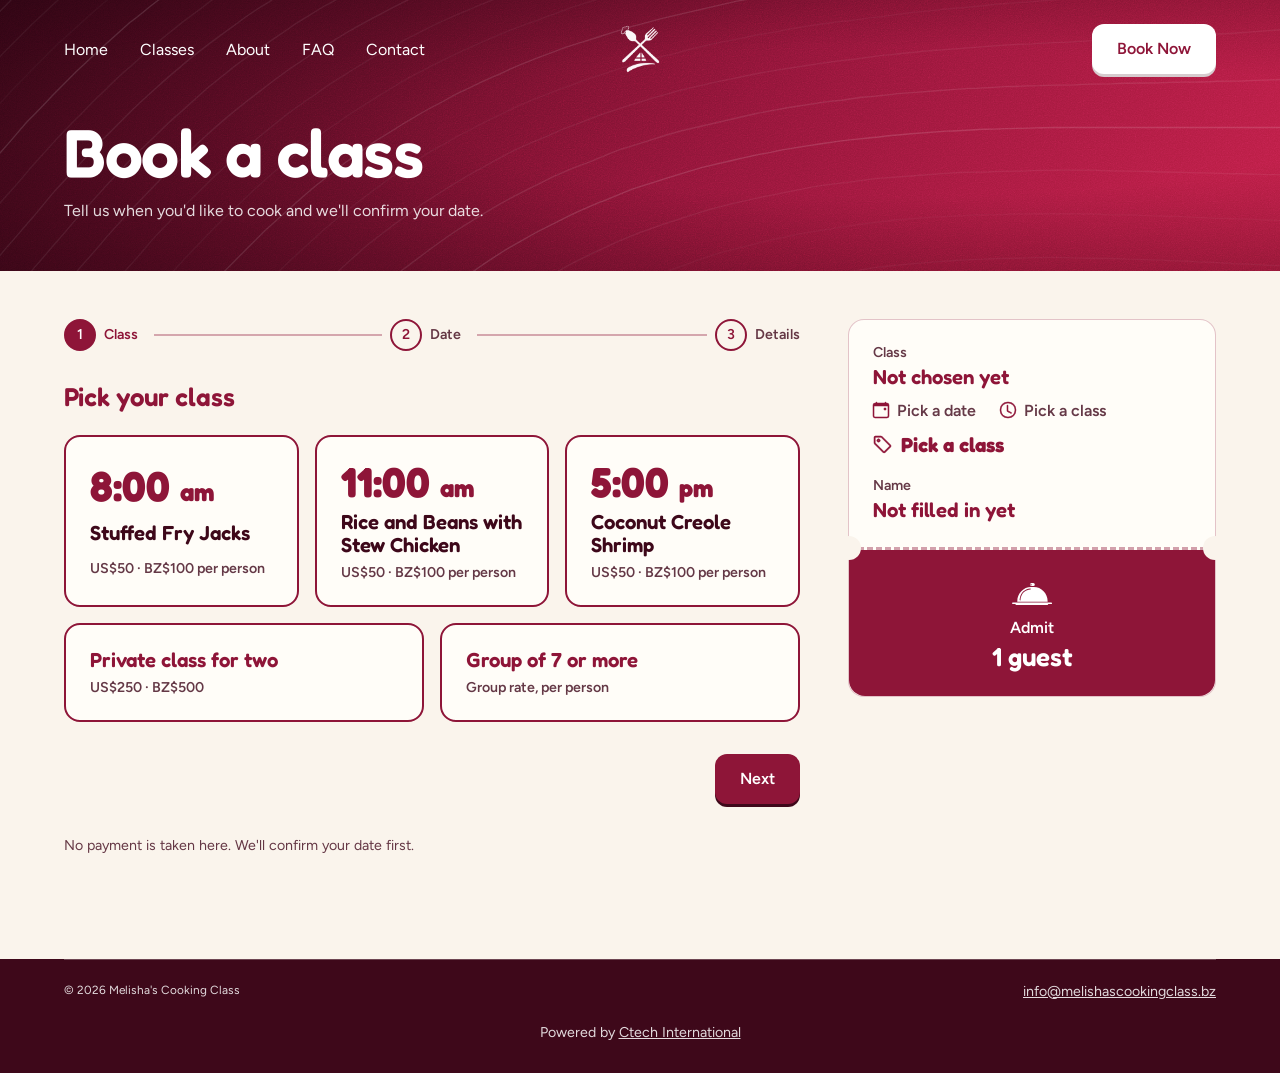
==== contact.html @ 522981df "added contact page" ====
<!doctype html>
<html lang="en">
<head>
  <meta charset="utf-8">
  <meta name="viewport" content="width=device-width, initial-scale=1">
  <title>Book a class | Melisha's Cooking Class</title>
  <meta name="description" content="Request a cooking class with Melisha in Caye Caulker. Pick a class, a date and a group size, and we'll confirm by email or WhatsApp.">

  <link rel="preconnect" href="https://fonts.googleapis.com">
  <link rel="preconnect" href="https://fonts.gstatic.com" crossorigin>
  <link href="https://fonts.googleapis.com/css2?family=Figtree:wght@400;500;600&family=Fredoka:wght@600;700&display=swap" rel="stylesheet">
  <link rel="stylesheet" href="https://cdn.jsdelivr.net/npm/bootstrap-icons@1.11.3/font/bootstrap-icons.min.css">
  <link rel="stylesheet" href="css/styles.css">
  <script src="js/main.js" defer></script>
  <script src="js/booking.js" defer></script>
</head>
<body>
  <header class="site-header">
    <a class="logo" href="index.html">
      <img class="logo__light" src="images/logo.webp" alt="Melisha's Cooking Class" width="505" height="600">
      <img class="logo__dark" src="images/logo-red.webp" alt="Melisha's Cooking Class" width="505" height="600">
    </a>

    <button class="menu-toggle" type="button" popovertarget="menu" aria-label="Open menu">
      <svg viewBox="0 0 32 22" fill="none" stroke="currentColor" stroke-width="3" stroke-linecap="round" aria-hidden="true">
        <path d="M2 2h28M2 11h28M2 20h28"/>
      </svg>
    </button>

    <nav class="menu" id="menu" popover>
      <button class="menu__close" type="button" popovertarget="menu" popovertargetaction="hide" aria-label="Close menu">
        <i class="bi bi-x-lg" aria-hidden="true"></i>
      </button>

      <ul class="nav-links">
        <li><a href="index.html">Home</a></li>
        <li><a href="index.html#classes">Classes</a></li>
        <li><a href="index.html#about">About</a></li>
        <li><a href="index.html#faq">FAQ</a></li>
        <li><a href="contact.html" aria-current="page">Contact</a></li>
      </ul>

      <a class="btn btn--primary" href="contact.html">Book Now</a>
    </nav>
  </header>

  <main>
    <section class="page-head">
      <h1>Book a class</h1>
      <p class="page-head__lead">Tell us when you'd like to cook and we'll confirm your date.</p>
    </section>

    <section class="booking-section">
      <div class="booking-layout">
        <form class="booking" method="post" action="https://api.web3forms.com/submit">
          <input type="hidden" name="access_key" value="YOUR_ACCESS_KEY">
          <input type="hidden" name="subject" value="New booking request">
          <input type="hidden" name="from_name" value="Melisha's Cooking Class website">
        <input type="hidden" name="estimated_total">
          <input type="checkbox" name="botcheck" hidden>

          <ol class="progress" aria-label="Booking steps">
            <li>Class</li>
            <li>Date</li>
            <li>Details</li>
          </ol>

          <fieldset class="step" tabindex="-1">
            <legend class="step__title">Pick your class</legend>
            <div class="picks">
              <label class="pick">
                <input type="radio" name="class" value="breakfast" data-usd="50" data-bzd="100" data-per-person required>
                <span class="pick__time">8:00 <span class="pick__period">am</span></span>
                <span class="pick__name">Stuffed Fry Jacks</span>
                <span class="pick__price">US$50 &middot; BZ$100 per person</span>
              </label>
              <label class="pick">
                <input type="radio" name="class" value="lunch" data-usd="50" data-bzd="100" data-per-person required>
                <span class="pick__time">11:00 <span class="pick__period">am</span></span>
                <span class="pick__name">Rice and Beans with Stew Chicken</span>
                <span class="pick__price">US$50 &middot; BZ$100 per person</span>
              </label>
              <label class="pick">
                <input type="radio" name="class" value="dinner" data-usd="50" data-bzd="100" data-per-person required>
                <span class="pick__time">5:00 <span class="pick__period">pm</span></span>
                <span class="pick__name">Coconut Creole Shrimp</span>
                <span class="pick__price">US$50 &middot; BZ$100 per person</span>
              </label>
              <label class="pick pick--small">
                <input type="radio" name="class" value="private" data-usd="250" data-bzd="500" required>
                <span class="pick__name">Private class for two</span>
                <span class="pick__price">US$250 &middot; BZ$500</span>
              </label>
              <label class="pick pick--small">
                <input type="radio" name="class" value="group" required>
                <span class="pick__name">Group of 7 or more</span>
                <span class="pick__price">Group rate, per person</span>
              </label>
            </div>
          </fieldset>

          <fieldset class="step" tabindex="-1">
            <legend class="step__title">When, and how many?</legend>
            <div class="step__fields">
              <div class="field">
                <label for="date">Preferred date</label>
                <input id="date" type="date" name="date" required>
              </div>
              <div class="field">
                <label for="guests">Guests</label>
                <input id="guests" type="number" name="guests" min="1" value="1" inputmode="numeric" aria-describedby="guests-hint" required>
                <p class="field__hint" id="guests-hint" hidden></p>
              </div>
            </div>
          </fieldset>

          <fieldset class="step" tabindex="-1">
            <legend class="step__title">Your details</legend>
            <div class="step__fields">
              <div class="field field--wide">
                <label for="name">Your name</label>
                <input id="name" type="text" name="name" autocomplete="name" required>
              </div>
              <div class="field">
                <label for="email">Email</label>
                <input id="email" type="email" name="email" autocomplete="email" required>
              </div>
              <div class="field">
                <label for="phone">WhatsApp or phone (optional)</label>
                <div class="phone">
                  <select name="country_code" aria-label="Country code" autocomplete="tel-country-code">
                    <optgroup label="Common">
                      <option value="+1" selected>+1 United States</option>
                      <option value="+1">+1 Canada</option>
                      <option value="+44">+44 United Kingdom</option>
                      <option value="+501">+501 Belize</option>
                    </optgroup>
                    <optgroup label="All countries">
                      <option value="+54">+54 Argentina</option>
                      <option value="+61">+61 Australia</option>
                      <option value="+43">+43 Austria</option>
                      <option value="+1">+1 Bahamas</option>
                      <option value="+1">+1 Barbados</option>
                      <option value="+32">+32 Belgium</option>
                      <option value="+591">+591 Bolivia</option>
                      <option value="+55">+55 Brazil</option>
                      <option value="+359">+359 Bulgaria</option>
                      <option value="+56">+56 Chile</option>
                      <option value="+86">+86 China</option>
                      <option value="+57">+57 Colombia</option>
                      <option value="+506">+506 Costa Rica</option>
                      <option value="+385">+385 Croatia</option>
                      <option value="+53">+53 Cuba</option>
                      <option value="+357">+357 Cyprus</option>
                      <option value="+420">+420 Czechia</option>
                      <option value="+45">+45 Denmark</option>
                      <option value="+1">+1 Dominican Republic</option>
                      <option value="+593">+593 Ecuador</option>
                      <option value="+20">+20 Egypt</option>
                      <option value="+503">+503 El Salvador</option>
                      <option value="+372">+372 Estonia</option>
                      <option value="+358">+358 Finland</option>
                      <option value="+33">+33 France</option>
                      <option value="+49">+49 Germany</option>
                      <option value="+30">+30 Greece</option>
                      <option value="+502">+502 Guatemala</option>
                      <option value="+592">+592 Guyana</option>
                      <option value="+509">+509 Haiti</option>
                      <option value="+504">+504 Honduras</option>
                      <option value="+852">+852 Hong Kong</option>
                      <option value="+36">+36 Hungary</option>
                      <option value="+354">+354 Iceland</option>
                      <option value="+91">+91 India</option>
                      <option value="+62">+62 Indonesia</option>
                      <option value="+353">+353 Ireland</option>
                      <option value="+972">+972 Israel</option>
                      <option value="+39">+39 Italy</option>
                      <option value="+1">+1 Jamaica</option>
                      <option value="+81">+81 Japan</option>
                      <option value="+254">+254 Kenya</option>
                      <option value="+371">+371 Latvia</option>
                      <option value="+370">+370 Lithuania</option>
                      <option value="+352">+352 Luxembourg</option>
                      <option value="+60">+60 Malaysia</option>
                      <option value="+356">+356 Malta</option>
                      <option value="+52">+52 Mexico</option>
                      <option value="+31">+31 Netherlands</option>
                      <option value="+64">+64 New Zealand</option>
                      <option value="+505">+505 Nicaragua</option>
                      <option value="+234">+234 Nigeria</option>
                      <option value="+47">+47 Norway</option>
                      <option value="+507">+507 Panama</option>
                      <option value="+595">+595 Paraguay</option>
                      <option value="+51">+51 Peru</option>
                      <option value="+63">+63 Philippines</option>
                      <option value="+48">+48 Poland</option>
                      <option value="+351">+351 Portugal</option>
                      <option value="+1">+1 Puerto Rico</option>
                      <option value="+40">+40 Romania</option>
                      <option value="+966">+966 Saudi Arabia</option>
                      <option value="+65">+65 Singapore</option>
                      <option value="+421">+421 Slovakia</option>
                      <option value="+386">+386 Slovenia</option>
                      <option value="+27">+27 South Africa</option>
                      <option value="+82">+82 South Korea</option>
                      <option value="+34">+34 Spain</option>
                      <option value="+46">+46 Sweden</option>
                      <option value="+41">+41 Switzerland</option>
                      <option value="+886">+886 Taiwan</option>
                      <option value="+66">+66 Thailand</option>
                      <option value="+1">+1 Trinidad and Tobago</option>
                      <option value="+90">+90 Turkey</option>
                      <option value="+380">+380 Ukraine</option>
                      <option value="+971">+971 United Arab Emirates</option>
                      <option value="+598">+598 Uruguay</option>
                      <option value="+58">+58 Venezuela</option>
                      <option value="+84">+84 Vietnam</option>
                    </optgroup>
                  </select>
                  <input id="phone" type="tel" name="phone" autocomplete="tel-national">
                </div>
              </div>
              <div class="field field--wide">
                <label for="notes">Allergies or questions (optional)</label>
                <textarea id="notes" name="notes"></textarea>
              </div>
            </div>
          </fieldset>

          <div class="booking__nav">
            <button class="btn btn--outline" type="button" data-back hidden>Back</button>
            <button class="btn btn--wine" type="button" data-next hidden>Next</button>
            <button class="btn btn--wine" type="submit" data-send>Send booking request</button>
          </div>

          <p class="booking__error" role="alert" hidden>
            Something went wrong and your request was not sent. Please try again, or message us on
            <a href="https://wa.me/5016094868">WhatsApp</a>.
          </p>

          <p class="booking__note">No payment is taken here. We'll confirm your date first.</p>
        </form>
        <aside class="summary" aria-label="Your booking so far">
          <div class="summary__main">
            <p class="summary__label">Class</p>
            <p class="summary__value" data-bind="class" data-empty="Not chosen yet">Not chosen yet</p>
            <p class="summary__when">
              <span class="summary__item">
                <i class="bi bi-calendar-event" aria-hidden="true"></i>
                <span class="visually-hidden">Date:</span>
                <span data-bind="date" data-empty="Pick a date">Pick a date</span>
              </span>
              <span class="summary__item">
                <i class="bi bi-clock" aria-hidden="true"></i>
                <span class="visually-hidden">Time:</span>
                <span data-bind="time" data-empty="Pick a class">Pick a class</span>
              </span>
            </p>
            <p class="summary__price">
              <i class="bi bi-tag" aria-hidden="true"></i>
              <span class="visually-hidden">Price:</span>
              <span data-bind="price" data-empty="Pick a class">Pick a class</span>
            </p>
            <p class="summary__note" data-bind="priceNote" data-empty="" hidden></p>
            <p class="summary__label">Name</p>
            <p class="summary__value" data-bind="name" data-empty="Not filled in yet">Not filled in yet</p>
          </div>
          <div class="summary__stub">
            <svg aria-hidden="true"><use href="images/food-pattern.svg#plate"/></svg>
            <p>Admit</p>
            <p class="summary__admit" data-bind="guests" data-empty="1 guest">1 guest</p>
          </div>
        </aside>
      </div>

      <div class="booking__done" tabindex="-1" hidden>
        <h2>Thank you</h2>
        <p>We've got your request and will confirm your date by email or WhatsApp soon.</p>
        <a class="btn btn--wine" href="index.html">Back to the home page</a>
      </div>
    </section>
  </main>

  <footer class="site-footer">
    <small>&copy; 2026 Melisha's Cooking Class</small>
    <a href="mailto:info@melishascookingclass.bz">info@melishascookingclass.bz</a>
    <p class="site-footer__credit">Powered by <a href="https://ctechintl.com">Ctech International</a></p>
  </footer>
</body>
</html>
---- css/styles.css ----
:root {
  --primary: rgb(142, 21, 56);
  --primary-deep: rgb(62, 8, 26);
  --text: #fff;
  --text-muted: rgb(255 255 255 / 0.85);
  --cream: #faf4ec;
  --primary-deep-muted: rgb(62 8 26 / 0.8);
  --radius: 0.75rem;
  --section-space: clamp(4rem, 8vw, 7rem);
  --header-height: 4.5rem; /* the header once it has shrunk on scroll */
  --line: rgb(142 21 56 / 0.35);
  --line-strong: rgb(142 21 56 / 0.4);

  /* golden-ratio type scale: 1rem x 1.618^n */
  --fs-0-half: 0.786rem; /* 1 / sqrt(1.618) */
  --fs-0-quarter: 0.887rem; /* 1.618 ^ -1/4 */
  --fs-0: 1rem;
  --fs-mid: 1.272rem; /* half step, sqrt(1.618) */
  --fs-1: 1.618rem;
  --fs-2: 2.618rem;
  --fs-3: 4.236rem;
  --fs-4: 6.854rem;
  --fs-4-half: 8.718rem; /* sqrt(1.618) above fs-4 */

  --space-1: 0.5rem;
  --space-2: 1rem;
  --space-3: 1.5rem;
  --space-4: 2rem;
  --space-5: 3rem;

  --font-heading: "Fredoka", system-ui, sans-serif;
  --font-body: "Figtree", system-ui, sans-serif;

  /* page margin; % resolves against the width of the element it is used on */
  --gutter: max(clamp(2rem, 5vw, 5rem), (100% - 1400px) / 2);
}

*,
*::before,
*::after {
  box-sizing: border-box;
}

body {
  display: flex;
  flex-direction: column;
  min-height: 100svh; /* with main growing, a short page still ends with the footer at the bottom */
  margin: 0;
  font-family: var(--font-body);
  font-size: var(--fs-0);
  color: var(--text);
  background: var(--cream);
  -webkit-font-smoothing: antialiased;
}

main {
  flex: 1;
}

:focus-visible {
  outline: 2px solid var(--text);
  outline-offset: 3px;
}

[hidden] {
  display: none !important;
}

.visually-hidden {
  position: absolute;
  width: 1px;
  height: 1px;
  overflow: hidden;
  clip-path: inset(50%);
  white-space: nowrap;
}

/* anchored sections stop below the shrunken header */
[id] {
  scroll-margin-top: var(--header-height);
}

@media (prefers-reduced-motion: no-preference) {
  html {
    scroll-behavior: smooth;
  }

  .site-header {
    transition:
      padding 0.25s ease,
      background-color 0.25s ease;
  }

  .logo img,
  .menu-toggle {
    transition: height 0.25s ease;
  }
}

/* ---------- Buttons ---------- */

.btn {
  display: inline-flex;
  align-items: center;
  justify-content: center;
  gap: var(--space-1);
  padding: var(--space-2) var(--space-3);
  border: 1px solid transparent;
  border-radius: var(--radius);
  font: 500 var(--fs-0) / 1 var(--font-body);
  text-decoration: none;
  transition:
    background-color 0.2s,
    transform 0.15s,
    box-shadow 0.15s;
}

/* raised buttons: white on the wine hero, wine on the light sections */
.btn--primary,
.btn--wine {
  background: var(--btn-bg);
  font-weight: 600;
  box-shadow: 0 3px 0 var(--btn-shadow);
}

.btn--primary {
  --btn-bg: #fff;
  --btn-hover: #f3eced;
  --btn-shadow: #d6cbce;
  color: var(--primary);
}

.btn--wine {
  --btn-bg: var(--primary);
  --btn-hover: rgb(160 27 66);
  --btn-shadow: var(--primary-deep);
  color: var(--text);
}

.btn--ghost {
  background: rgb(255 255 255 / 0.08);
  border-color: rgb(255 255 255 / 0.3);
  color: var(--text);
}

/* for light sections; the inset shadow thickens the line without changing the box size */
.btn--outline {
  background: transparent;
  border-color: var(--primary);
  box-shadow: inset 0 0 0 1px var(--primary);
  color: var(--primary);
}

/* ---------- Header and menu ---------- */

.site-header {
  position: fixed;
  z-index: 10;
  inset: 0 0 auto;
  display: flex;
  align-items: center;
  justify-content: space-between;
  padding: var(--space-3) var(--gutter);
}

.logo img {
  display: block;
  width: auto;
  height: var(--space-5);
}

.menu-toggle,
.menu__close {
  display: grid;
  place-items: center;
  width: var(--space-5);
  height: var(--space-5);
  padding: 0;
  border: 0;
  background: none;
  color: var(--text);
  font-size: var(--fs-1);
  cursor: pointer;
}

/* bottom drawer on small screens */
.menu {
  inset: auto 0 0;
  width: 100%;
  max-width: none;
  margin: 0;
  padding: var(--space-2) var(--space-4) var(--space-5);
  border: 0;
  border-radius: 1rem 1rem 0 0;
  background: var(--primary);
  color: var(--text);
  transform: translateY(100%);
  transition:
    transform 0.3s ease-out,
    overlay 0.3s allow-discrete,
    display 0.3s allow-discrete;
}

.menu:popover-open {
  display: flex;
  flex-direction: column;
  transform: none;
}

@starting-style {
  .menu:popover-open {
    transform: translateY(100%);
  }
}

.menu::backdrop {
  background: rgb(0 0 0 / 0.5);
}

.menu-toggle svg {
  width: var(--space-4);
  height: auto;
}

/* once the page has scrolled the header turns white with wine text and shrinks */
.logo .logo__dark {
  display: none;
}

.site-header.is-scrolled {
  padding-block: var(--space-2);
  background: #fff;
}

.site-header.is-scrolled .logo__light {
  display: none;
}

.site-header.is-scrolled .logo__dark {
  display: block;
}

.site-header.is-scrolled .logo img {
  height: var(--space-4);
}

.site-header.is-scrolled .menu-toggle {
  height: 2.5rem;
  color: var(--primary);
}

.site-header.is-scrolled .logo:focus-visible,
.site-header.is-scrolled .menu-toggle:focus-visible {
  outline-color: var(--primary);
}

.menu__close {
  align-self: flex-end;
}

.nav-links {
  margin: 0;
  padding: 0;
  list-style: none;
}

.nav-links a {
  display: block;
  padding: var(--space-2) 0;
  color: var(--text);
  font-size: var(--fs-1);
  text-decoration: none;
}

.menu .btn {
  margin-top: var(--space-4);
}

/* ---------- Hover and press ---------- */

/* hover only where a pointer can hover, so touch screens don't get stuck states */
@media (hover: hover) {
  .btn--primary:hover,
  .btn--wine:hover {
    background: var(--btn-hover);
    transform: translateY(-1px);
    box-shadow: 0 4px 0 var(--btn-shadow);
  }

  .btn--ghost:hover {
    background: rgb(255 255 255 / 0.16);
  }

  .btn--outline:hover {
    background: rgb(142 21 56 / 0.08);
  }

  .nav-links a:hover {
    text-decoration: underline;
    text-underline-offset: 0.4em;
  }
}

.btn--primary:active,
.btn--wine:active {
  transform: translateY(2px);
  box-shadow: 0 1px 0 var(--btn-shadow);
}

/* ---------- Hero ---------- */

/* wine background shared by the hero and the page headers */
.hero,
.page-head {
  background:
    url("../images/flow-lines.svg") center / cover,
    url("data:image/svg+xml,<svg xmlns='http://www.w3.org/2000/svg' width='260' height='260'><filter id='n'><feTurbulence type='fractalNoise' baseFrequency='0.85' numOctaves='3' stitchTiles='stitch'/><feColorMatrix type='saturate' values='0'/></filter><rect width='100%' height='100%' filter='url(%23n)' opacity='0.4'/></svg>") 0 0 / 260px 260px,
    radial-gradient(ellipse at 70% 45%, transparent 35%, rgb(20 0 8 / 0.45)),
    linear-gradient(135deg, var(--primary-deep) 0%, rgb(100 14 40) 28%, var(--primary) 55%, rgb(196 32 72) 100%);
  background-blend-mode: normal, overlay, normal, normal;
}

.hero {
  position: relative;
  isolation: isolate;
  overflow: clip; /* rotated fry jacks bleed past the edges on purpose */
  min-height: 100svh;
  display: grid;
  grid-template-columns: 1fr 1fr;
  grid-template-rows: 1fr auto;
  align-items: center;
  column-gap: var(--space-4);
  /* top padding clears the absolutely positioned header */
  padding: 7.5rem var(--gutter) var(--space-3);
}

.hero__content {
  grid-column: 1 / -1;
  align-self: start;
  margin-top: var(--space-5);
}

h1 {
  margin: 0;
  font-family: var(--font-heading);
  font-size: var(--fs-2);
  font-weight: 600;
  line-height: 1.1;
  letter-spacing: -0.02em;
  text-wrap: balance;
}

/* the forced break only applies once the headline has room for it */
h1 br {
  display: none;
}

.hero__lead,
.page-head__lead {
  max-width: 56ch;
  margin: var(--space-2) 0 0;
  line-height: 1.4;
  color: var(--text-muted);
}

.hero__actions {
  display: flex;
  flex-direction: column;
  gap: var(--space-2);
  margin-top: var(--space-4);
}

.rating {
  display: flex;
  align-items: center;
  margin: var(--space-2) 0 0;
  color: var(--text-muted);
}

.rating__score,
.rating__star {
  font-size: var(--fs-mid);
  line-height: 1;
}

.rating__score {
  margin-right: 0.25rem;
  font-weight: 600;
  color: var(--text);
}

.rating__star {
  margin-right: var(--space-1);
  color: #ffd43b;
}

/* ---------- Fry jacks ---------- */

/* on small screens the fry jacks sit behind the content and add no height */
.hero__media {
  position: absolute;
  z-index: -1;
  right: 0;
  bottom: 6rem;
  width: min(80%, 22rem);
  aspect-ratio: 1 / 1.1;
  opacity: 0.5;
  filter: brightness(0.6);
}

.food {
  position: absolute;
  height: auto;
  filter: drop-shadow(0 1.5rem 2rem rgb(20 0 8 / 0.5));
}

.food--back {
  top: 2%;
  left: 4%;
  width: 25%;
  rotate: -24deg;
  filter: brightness(0.8) blur(1.5px);
}

.food--main {
  top: 10%;
  left: 26%;
  width: 50%;
  rotate: 8deg;
}

.food--front {
  top: 53%;
  left: 68%;
  width: 27%;
  rotate: 26deg;
}

/* ---------- Stats ---------- */

.stat {
  margin: 0;
  line-height: 1;
  color: var(--text-muted);
}

.stat--end {
  justify-self: end;
  text-align: right;
}

.stat__number {
  display: block;
  margin-bottom: 0.25rem;
  font-family: var(--font-heading);
  font-size: var(--fs-2);
  font-weight: 600;
  line-height: 1;
  letter-spacing: -0.02em;
  color: var(--text);
}

/* ---------- Light sections ---------- */

.classes,
.expect,
.private,
.about,
.faq,
.booking-section {
  padding: var(--section-space) var(--gutter);
  background: var(--cream);
  color: var(--primary-deep);
}

.classes :focus-visible,
.expect :focus-visible,
.private :focus-visible,
.about :focus-visible,
.faq :focus-visible,
.booking-section :focus-visible {
  outline-color: var(--primary);
}

/* ---------- Classes ---------- */

.classes {
  background-image: url("../images/food-pattern.svg");
  background-size: 480px 480px;
}

h2 {
  margin: 0;
  font-family: var(--font-heading);
  font-size: var(--fs-2);
  font-weight: 600;
  color: var(--primary);
  line-height: 1.1;
  letter-spacing: -0.02em;
  text-wrap: balance;
}

.menu-card {
  padding: var(--space-3);
  border: 2px solid var(--primary);
  background: rgb(255 255 255 / 0.35);
  backdrop-filter: blur(3px);
  -webkit-backdrop-filter: blur(3px);
}

.menu-card h2 {
  margin-bottom: var(--space-2);
  font-size: var(--fs-1);
  text-align: center;
}

.class {
  position: relative;
  display: grid;
  gap: var(--space-2);
  padding-block: var(--space-4);
  border-top: 2px dashed var(--line);
}

.class__time {
  font-family: var(--font-heading);
  font-size: var(--fs-3);
  font-weight: 700;
  line-height: 1;
  letter-spacing: -0.02em;
  color: var(--primary);
}

/* one chip style for the whole site */
.class__chip,
.about__chips li {
  padding: 0.25rem var(--space-2);
  border-radius: 999px;
  background: var(--primary);
  color: var(--text);
  font-weight: 600;
  line-height: 1;
}

.class__chip {
  position: relative;
  z-index: 1;
  grid-area: 2 / 1;
  align-self: start;
  justify-self: end;
  margin: var(--space-1);
}

/* the card's own padding supplies the space below the last row */
.class:last-of-type {
  padding-bottom: 0;
}

.class__when {
  display: flex;
  align-items: center;
  gap: var(--space-2);
  margin: 0;
}

.class__icon {
  font-size: var(--fs-2);
  line-height: 1;
  color: var(--primary);
}

.class__period {
  font-size: var(--fs-1);
}

.class img {
  grid-area: 2 / 1;
  width: 100%;
  height: auto;
  aspect-ratio: 4 / 3;
  object-fit: cover;
  border-radius: var(--radius);
}

h3 {
  margin: 0;
  font-family: var(--font-heading);
  font-size: var(--fs-1);
  font-weight: 600;
  color: var(--primary);
  line-height: 1.1;
  letter-spacing: -0.01em;
}

/* on small screens the photo follows the time, then the text */
.class__text {
  order: 1;
}

.class__text p {
  margin: var(--space-1) 0 0;
  line-height: 1.4;
}

.class__text .class__price {
  margin-top: var(--space-3);
  font-family: var(--font-heading);
  font-weight: 700;
  color: var(--primary);
  white-space: nowrap;
}

.price__usd {
  font-size: var(--fs-1);
}

.price__bzd {
  margin-left: var(--space-1);
  font-size: var(--fs-0);
}

.class__details {
  display: flex;
  align-items: center;
  gap: var(--space-1);
  font-size: var(--fs-0-half);
  font-weight: 600;
  color: rgb(62 8 26 / 0.65);
}

/* icon fonts have one weight, so a thin outline makes the icons look bolder */
.class__details .bi,
.class__includes .bi {
  -webkit-text-stroke: 0.5px;
}

.class__text .class__desc {
  margin-top: var(--space-2);
}

.class__text .class__meta {
  margin-top: var(--space-3);
  font-size: var(--fs-0-quarter);
  font-weight: 600;
  color: var(--primary-deep-muted);
}

.class__includes {
  display: flex;
  flex-direction: column;
  gap: var(--space-1);
  margin: var(--space-1) 0 0;
  padding: 0;
  list-style: none;
  font-size: var(--fs-0-quarter);
  font-weight: 600;
  color: var(--primary-deep-muted);
}

.class__includes li {
  display: flex;
  align-items: center;
  gap: var(--space-1);
}

.class__includes .bi {
  color: var(--primary);
}

.class .btn {
  display: flex;
  margin-top: var(--space-1);
}

/* ---------- What to expect ---------- */

.expect,
.faq {
  display: grid;
  gap: var(--space-4);
}

.section-lead {
  max-width: 40rem;
  margin: var(--space-2) 0 0;
  font-size: var(--fs-mid);
  line-height: 1.4;
  color: var(--primary-deep-muted);
}

.steps details {
  border-top: 2px dashed var(--line);
}

.steps details:last-child {
  border-bottom: 2px dashed var(--line);
}

.steps summary {
  display: flex;
  align-items: center;
  justify-content: space-between;
  gap: var(--space-2);
  padding-block: var(--space-3);
  list-style: none;
  cursor: pointer;
  font-family: var(--font-heading);
  font-size: var(--fs-1);
  font-weight: 600;
  color: var(--primary);
}

.steps__icon {
  flex: none;
  width: 1em;
  height: 1em;
  fill: currentColor;
}

.steps summary::-webkit-details-marker {
  display: none;
}

.steps summary span {
  display: flex;
  align-items: center;
  gap: var(--space-2);
}

.steps details[open] .steps__toggle {
  rotate: 180deg;
}

.steps details p {
  margin: 0;
  padding: 0 0 var(--space-3) var(--space-5);
  line-height: 1.4;
}

/* smooth open and close; browsers without ::details-content just open instantly */
@media (prefers-reduced-motion: no-preference) {
  .steps {
    interpolate-size: allow-keywords;
  }

  .steps details::details-content {
    block-size: 0;
    overflow-y: clip;
    transition:
      block-size 0.35s ease,
      content-visibility 0.35s allow-discrete;
  }

  .steps details[open]::details-content {
    block-size: auto;
  }

  .steps__toggle {
    transition: rotate 0.35s ease;
  }
}

.faq__help {
  display: grid;
  gap: var(--space-2);
  margin-top: var(--space-4);
  padding: var(--space-3);
  border: 2px solid var(--primary);
}

.faq__help p {
  margin: 0;
  line-height: 1.4;
}

.faq__help a:not(.btn) {
  color: var(--primary);
  font-weight: 600;
}

/* ---------- Private classes and groups ---------- */

.tickets {
  display: grid;
  gap: var(--space-4);
  margin-top: var(--space-5);
}

.ticket {
  display: grid;
  border: 1px solid rgb(142 21 56 / 0.25);
  border-radius: 1rem;
  background: #fffdf8;
}

.ticket__main {
  display: grid;
  gap: var(--space-1);
  align-content: center;
  justify-items: start;
  padding: var(--space-3);
  border-bottom: 3px dashed var(--line-strong);
}

.ticket__main p {
  margin: 0;
  line-height: 1.4;
}

.ticket__icon {
  font-size: var(--fs-2);
  line-height: 1;
  color: var(--primary);
}

.ticket__stub {
  position: relative;
  display: grid;
  gap: var(--space-1);
  align-content: center;
  padding: var(--space-3);
  border-radius: 0 0 1rem 1rem;
  background: var(--primary);
  color: var(--text);
  text-align: center;
}

/* notches where the stub tears off: on the dashed line, either side on small screens */
.ticket__stub::before,
.ticket__stub::after {
  content: "";
  position: absolute;
  top: calc(-0.75rem - 1.5px);
  width: 1.5rem;
  height: 1.5rem;
  border-radius: 50%;
  background: var(--cream);
}

.ticket__stub::before {
  left: -0.75rem;
}

.ticket__stub::after {
  right: -0.75rem;
}

.ticket__stub p {
  margin: 0;
  font-weight: 600;
}

.ticket__price {
  display: grid;
  font-family: var(--font-heading);
}

.ticket__price .price__bzd {
  margin: 0;
}

.ticket .btn {
  margin-top: var(--space-1);
}

/* ---------- About ---------- */

.about {
  display: grid;
  gap: var(--space-5);
  align-items: center;
}

/* stand-in until there is a real photo of Melisha */
.about__photo {
  display: grid;
  place-content: center;
  justify-items: center;
  gap: var(--space-1);
  aspect-ratio: 1;
  border: 2px dashed var(--line-strong);
  border-radius: var(--radius);
  background: rgb(142 21 56 / 0.12);
  color: var(--primary);
  font-weight: 600;
  text-align: center;
}

.about__photo .bi {
  font-size: var(--fs-2);
  line-height: 1;
}

.about__text {
  margin: var(--space-2) 0 0;
  line-height: 1.4;
}

.about__chips {
  display: flex;
  flex-wrap: wrap;
  gap: var(--space-1);
  margin: var(--space-3) 0 0;
  padding: 0;
  list-style: none;
}

/* ---------- Find us and footer ---------- */

.find {
  display: grid;
  gap: var(--space-4);
  padding: var(--section-space) var(--gutter) var(--space-4);
  background: var(--primary-deep);
  color: var(--text);
}

.find h2 {
  color: var(--text);
}

.find__lead {
  margin: var(--space-2) 0 var(--space-3);
  font-size: var(--fs-mid);
  line-height: 1.4;
  color: var(--text-muted);
}

.find__facts {
  display: grid;
  gap: var(--space-1);
  margin: 0;
  padding: 0;
  list-style: none;
}

.find__facts li {
  display: flex;
  gap: var(--space-1);
  align-items: baseline;
}

.find__actions {
  display: grid;
  gap: var(--space-2);
  margin-top: var(--space-3);
}

.find__map {
  width: 100%;
  height: 22rem;
  border: 0;
  border-radius: var(--radius);
}

.site-footer {
  display: flex;
  flex-wrap: wrap;
  justify-content: space-between;
  gap: var(--space-1) var(--space-3);
  padding: var(--space-3) var(--gutter) var(--space-4);
  /* hairline that stops at the page gutters */
  background:
    linear-gradient(rgb(255 255 255 / 0.25) 0 0) top center / calc(100% - 2 * var(--gutter)) 1px no-repeat,
    var(--primary-deep);
  color: var(--text-muted);
  font-size: var(--fs-0-quarter);
}

.site-footer a {
  color: inherit;
}

.site-footer__credit {
  flex-basis: 100%;
  margin: var(--space-2) 0 0;
}

/* ---------- Page header (contact and thank-you pages) ---------- */

/* top padding clears the absolutely positioned header */
.page-head {
  padding: 7.5rem var(--gutter) var(--space-5);
}

/* ---------- Booking form ---------- */

.booking-section {
  padding-top: var(--space-5);
}

.booking-layout {
  display: grid;
  gap: var(--space-5);
  max-width: 72rem;
}

.booking {
  display: grid;
  gap: var(--space-4);
  align-content: start;
}

/* ticket that fills in as the guest chooses */
.summary {
  align-self: start;
  border: 1px solid rgb(142 21 56 / 0.25);
  border-radius: 1rem;
  background: #fffdf8;
}

.summary__main {
  display: grid;
  gap: 0.25rem;
  padding: var(--space-3);
  border-bottom: 3px dashed var(--line-strong);
}

.summary__label {
  margin: var(--space-1) 0 0;
  font-size: var(--fs-0-quarter);
  font-weight: 600;
  color: var(--primary-deep-muted);
}

.summary__label:first-child {
  margin-top: 0;
}

.summary__value {
  margin: 0;
  font-family: var(--font-heading);
  font-size: var(--fs-mid);
  font-weight: 600;
  line-height: 1.2;
  color: var(--primary);
  overflow-wrap: anywhere;
}

.summary__when {
  display: flex;
  flex-wrap: wrap;
  gap: var(--space-1) var(--space-3);
  margin: var(--space-1) 0 0;
  font-weight: 600;
  color: var(--primary-deep-muted);
}

.summary__item,
.summary__price {
  display: flex;
  align-items: center;
  gap: var(--space-1);
}

/* icon fonts have one weight, so a thin outline makes the icons look bolder */
.summary__item .bi,
.summary__price .bi {
  color: var(--primary);
  -webkit-text-stroke: 0.5px;
}

/* the BZ price sits smaller than the US price, as in the Classes menu */
.summary__price .price__usd {
  font-size: inherit;
}

.summary__price {
  margin: var(--space-1) 0 var(--space-1);
  font-family: var(--font-heading);
  font-size: var(--fs-mid);
  font-weight: 700;
  color: var(--primary);
}

.summary__note {
  margin: 0 0 var(--space-1);
  font-size: var(--fs-0-quarter);
  font-weight: 600;
  color: var(--primary-deep-muted);
}

.summary__stub {
  position: relative;
  display: grid;
  justify-items: center;
  gap: 0.25rem;
  padding: var(--space-3);
  border-radius: 0 0 1rem 1rem;
  background: var(--primary);
  color: var(--text);
  text-align: center;
}

.summary__stub svg {
  width: 2.5rem;
  height: 2.5rem;
  fill: currentColor;
}

.summary__stub p {
  margin: 0;
  font-weight: 600;
}

.summary__admit {
  font-family: var(--font-heading);
  font-size: var(--fs-1);
}

/* notches where the stub tears off, either side of the dashed line */
.summary__stub::before,
.summary__stub::after {
  content: "";
  position: absolute;
  top: calc(-0.75rem - 1.5px);
  width: 1.5rem;
  height: 1.5rem;
  border-radius: 50%;
  background: var(--cream);
}

.summary__stub::before {
  left: -0.75rem;
}

.summary__stub::after {
  right: -0.75rem;
}

.booking__note {
  margin: 0;
  line-height: 1.4;
  font-size: var(--fs-0-quarter);
  color: var(--primary-deep-muted);
}

.booking__error {
  margin: 0;
  padding: var(--space-2);
  border: 2px solid var(--primary);
  border-radius: var(--radius);
  font-weight: 600;
  line-height: 1.4;
}

.booking__error a {
  color: var(--primary);
}

.booking__done {
  display: grid;
  gap: var(--space-3);
  justify-items: start;
  max-width: 40rem;
}

.booking__done p {
  margin: 0;
  font-size: var(--fs-mid);
  line-height: 1.4;
}

/* progress */

.progress {
  display: flex;
  align-items: center;
  margin: 0;
  padding: 0;
  list-style: none;
  counter-reset: step;
  font-size: var(--fs-0-quarter);
  font-weight: 600;
  color: var(--primary-deep-muted);
}

.progress li {
  display: flex;
  align-items: center;
  gap: var(--space-1);
  counter-increment: step;
}

.progress li:not(:last-child) {
  flex: 1;
}

.progress li::before {
  content: counter(step);
  display: grid;
  flex: none;
  place-items: center;
  width: 2rem;
  aspect-ratio: 1;
  border: 2px solid var(--primary);
  border-radius: 50%;
  color: var(--primary);
}

/* the line between steps fills in once the step before it is done */
.progress li:not(:last-child)::after {
  content: "";
  flex: 1;
  height: 2px;
  margin-inline: var(--space-1);
  background:
    linear-gradient(var(--primary) 0 0) left / 0 100% no-repeat,
    var(--line);
}

.progress .is-done::after {
  background-size: 100% 100%;
}

.progress .is-done::before,
.progress [aria-current="step"]::before {
  background: var(--primary);
  color: var(--text);
}

.progress [aria-current="step"] {
  color: var(--primary);
}

/* steps */

.step {
  min-width: 0;
  margin: 0;
  padding: 0;
  border: 0;
}

.step__title {
  margin-bottom: var(--space-3);
  padding: 0;
  font-family: var(--font-heading);
  font-size: var(--fs-1);
  font-weight: 600;
  line-height: 1.1;
  color: var(--primary);
}

.step__fields {
  display: grid;
  gap: var(--space-3);
}

.field {
  display: grid;
  gap: var(--space-1);
}

.field label {
  font-weight: 600;
}

.booking input:not([type="radio"]),
.booking select,
.booking textarea {
  width: 100%;
  padding: var(--space-2);
  border: 2px solid var(--primary);
  border-radius: var(--radius);
  background: #fff;
  color: var(--primary-deep);
  font: inherit;
}

.field__hint {
  margin: 0;
  font-size: var(--fs-0-quarter);
  color: var(--primary-deep-muted);
}

.booking textarea {
  min-height: 7rem;
  resize: vertical;
}

/* country code sits beside the number, text only */
.phone {
  display: flex;
  gap: var(--space-1);
}

.booking .phone select {
  flex: none;
  width: 8.5rem;
  padding-inline: var(--space-1);
}

/* class cards */

.picks {
  display: grid;
  gap: var(--space-2);
}

.pick {
  position: relative;
  display: grid;
  grid-template-columns: auto 1fr;
  column-gap: var(--space-3);
  align-items: center;
  padding: var(--space-2) var(--space-3);
  border: 2px solid var(--primary);
  border-radius: 1rem;
  background: #fffdf8;
  cursor: pointer;
  transition:
    background-color 0.2s,
    color 0.2s;
}

/* the radio covers the whole card, so the card is the click target */
.pick input {
  position: absolute;
  inset: 0;
  width: 100%;
  height: 100%;
  margin: 0;
  opacity: 0;
  cursor: pointer;
}

.pick:has(input:checked) {
  background: var(--primary);
  color: var(--text);
}

.pick:has(input:focus-visible) {
  outline: 2px solid var(--primary);
  outline-offset: 3px;
}

.pick__time {
  grid-row: span 2;
  font-family: var(--font-heading);
  font-size: var(--fs-2);
  font-weight: 700;
  line-height: 1;
  color: var(--primary);
}

.pick__period {
  font-size: var(--fs-1);
}

.pick__name {
  font-family: var(--font-heading);
  font-size: var(--fs-mid);
  font-weight: 600;
  line-height: 1.1;
}

.pick__price {
  font-size: var(--fs-0-quarter);
  font-weight: 600;
  opacity: 0.8;
}

.pick:has(input:checked) .pick__time,
.pick:has(input:checked) .pick__name {
  color: var(--text);
}

.pick--small {
  grid-template-columns: 1fr;
}

.pick--small .pick__name {
  color: var(--primary);
}

/* buttons: the main action first on small screens */

.booking__nav {
  display: flex;
  flex-direction: column;
  gap: var(--space-2);
}

.booking__nav .btn--wine {
  order: -1;
  cursor: pointer;
}

.booking__nav .btn {
  cursor: pointer;
}

/* motion */

@media (prefers-reduced-motion: no-preference) {
  .progress li::before {
    transition:
      background-color 0.3s,
      color 0.3s;
  }

  .progress li:not(:last-child)::after {
    transition: background-size 0.4s ease;
  }

  /* data-direction is only set once someone moves between steps */
  .booking[data-direction] .step:not([hidden]) {
    animation: step-in 0.35s ease-out;
  }

  .booking[data-direction="back"] .step:not([hidden]) {
    animation-name: step-in-back;
  }

  @keyframes step-in {
    from {
      opacity: 0;
      transform: translateX(2rem);
    }
  }

  @keyframes step-in-back {
    from {
      opacity: 0;
      transform: translateX(-2rem);
    }
  }
}

/* ---------- Desktop ---------- */

@media (min-width: 60rem) {
  :root {
    --header-height: 5.25rem;
  }

  /* header and menu */
  .site-header {
    display: grid;
    grid-template-columns: 1fr auto 1fr;
  }

  .logo {
    grid-column: 2;
    grid-row: 1;
  }

  .menu-toggle,
  .menu__close {
    display: none;
  }

  /* the nav's children sit directly in the header grid */
  .menu {
    display: contents;
  }

  .nav-links {
    grid-column: 1;
    grid-row: 1;
    display: flex;
    gap: var(--space-4);
  }

  .nav-links a {
    padding: 0;
    font-size: var(--fs-0);
  }

  .menu .btn {
    grid-column: 3;
    grid-row: 1;
    justify-self: end;
    margin-top: 0;
  }

  /* on desktop the nav sits right in the header, so it follows the white background */
  .site-header.is-scrolled .nav-links a {
    color: var(--primary);
  }

  .site-header.is-scrolled .menu .btn {
    --btn-bg: var(--primary);
    --btn-hover: rgb(160 27 66);
    --btn-shadow: var(--primary-deep);
    color: var(--text);
  }

  .site-header.is-scrolled .nav-links a:focus-visible,
  .site-header.is-scrolled .menu .btn:focus-visible {
    outline-color: var(--primary);
  }

  /* hero */
  .hero__content {
    grid-column: 1;
    align-self: center;
    margin-top: 0;
  }

  h1 {
    font-size: var(--fs-3);
    line-height: 0.95;
  }

  h1 br {
    display: revert;
  }

  .hero__actions {
    flex-direction: row;
    align-items: center;
  }

  .rating {
    margin-top: var(--space-3);
  }

  .rating__score,
  .rating__star {
    font-size: var(--fs-1);
  }

  .hero__media {
    position: relative;
    z-index: auto;
    inset: auto;
    grid-column: 2;
    justify-self: end;
    width: min(100%, 44rem, 62svh);
    opacity: 1;
    filter: none;
  }

  /* classes */
  .menu-card {
    padding-inline: var(--space-4);
  }

  .class {
    grid-template-columns: 20rem 1fr 12rem;
    align-items: center;
    gap: var(--space-4);
    padding-block: var(--space-5);
  }

  /* same offset as the row padding, so the chip lines up with the top of the title */
  .class__chip {
    position: absolute;
    grid-area: auto;
    top: var(--space-5);
    right: 0;
    margin: 0;
  }

  .class img {
    grid-area: auto;
  }

  .class__text {
    order: 0;
  }

  .class .btn {
    display: inline-flex;
  }

  .class__includes {
    flex-flow: row wrap;
    align-items: center;
    gap: var(--space-1) var(--space-2);
  }

  .class__includes li:not(:last-child)::after {
    content: "";
    width: 0.375rem;
    height: 0.375rem;
    margin-left: var(--space-1);
    border-radius: 50%;
    background: currentColor;
  }

  /* what to expect and FAQ */
  .expect,
  .faq {
    grid-template-columns: 1fr 1fr;
    align-items: start;
  }

  .faq__help {
    justify-items: start;
  }

  /* private classes */
  .tickets {
    grid-template-columns: 1fr 1fr;
  }

  .ticket {
    grid-template-columns: 1fr 12rem;
  }

  .ticket__main {
    padding: var(--space-4) var(--space-3);
    border-right: 3px dashed var(--line-strong);
    border-bottom: 0;
  }

  .ticket__stub {
    border-radius: 0 1rem 1rem 0;
  }

  /* the notches move to the stub's left edge, top and bottom */
  .ticket__stub::before,
  .ticket__stub::after {
    left: -0.75rem;
    right: auto;
  }

  .ticket__stub::before {
    top: -0.75rem;
  }

  .ticket__stub::after {
    top: auto;
    bottom: -0.75rem;
  }

  /* about: the text comes first in the HTML, the photo sits in the left column */
  .about {
    grid-template-columns: 5fr 7fr;
  }

  .about__photo {
    grid-column: 1;
    grid-row: 1;
    aspect-ratio: 4 / 5;
  }

  /* booking form */
  .booking-layout {
    grid-template-columns: 2fr 1fr;
  }

  .summary {
    position: sticky;
    top: calc(var(--header-height) + var(--space-3));
  }

  .step__fields {
    grid-template-columns: 1fr 1fr;
  }

  .step__fields .field--wide {
    grid-column: 1 / -1;
  }

  .picks {
    grid-template-columns: repeat(6, 1fr);
  }

  .pick {
    grid-column: span 2;
    grid-template-columns: 1fr;
    row-gap: var(--space-1);
    padding: var(--space-3);
  }

  .pick--small {
    grid-column: span 3;
  }

  .pick__time {
    grid-row: auto;
  }

  .booking__nav {
    flex-direction: row;
    justify-content: flex-end;
  }

  .booking__nav .btn--wine {
    order: 0;
  }

  .booking__nav [data-back] {
    margin-right: auto;
  }

  /* find us */
  .find {
    grid-template-columns: 1fr 1fr;
    align-items: center;
  }

  .find__actions {
    grid-auto-flow: column;
    justify-content: start;
  }

  .find__map {
    height: 26rem;
  }

  .site-footer__credit {
    text-align: center;
  }
}

@media (min-width: 80rem) {
  .class {
    grid-template-columns: 28rem 1fr 12rem;
  }

  .class__time {
    font-size: var(--fs-4);
  }

  .class__icon {
    font-size: var(--fs-3);
  }

  .class__period {
    font-size: var(--fs-2);
  }
}

@media (min-width: 90rem) {
  .class {
    grid-template-columns: 32rem 1fr 12rem;
  }

  .class__time {
    font-size: var(--fs-4-half);
  }
}
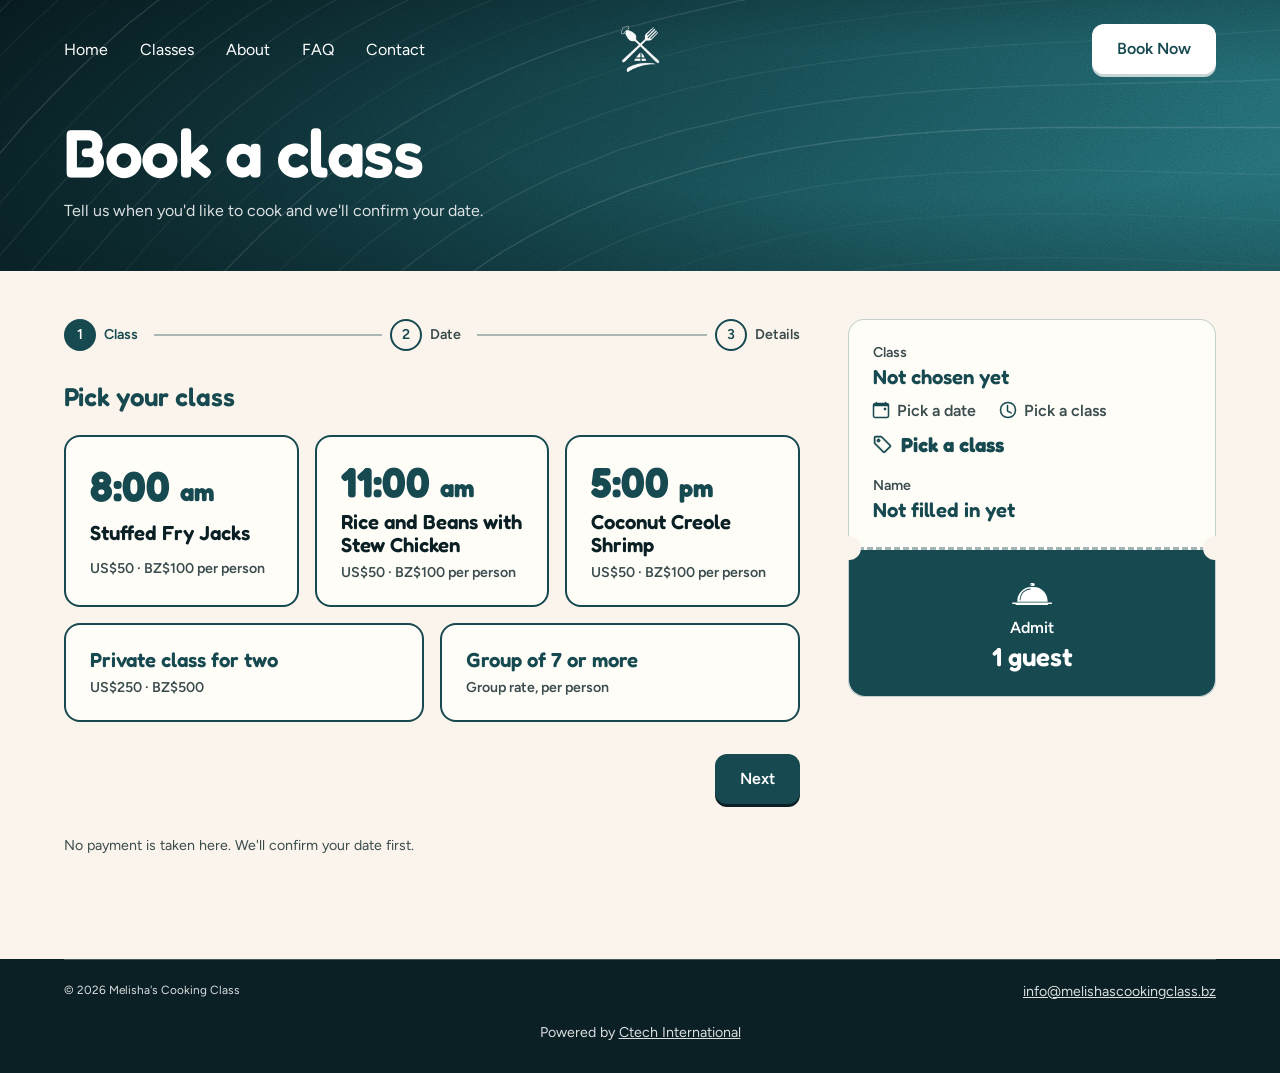
==== commit 7ffc23ee: "changed hero p text and primary color" ====
--- a/contact.html
+++ b/contact.html
@@ -18,7 +18,7 @@
   <header class="site-header">
     <a class="logo" href="index.html">
       <img class="logo__light" src="images/logo.webp" alt="Melisha's Cooking Class" width="505" height="600">
-      <img class="logo__dark" src="images/logo-red.webp" alt="Melisha's Cooking Class" width="505" height="600">
+      <img class="logo__dark" src="images/logo-dark.webp" alt="Melisha's Cooking Class" width="505" height="600">
     </a>
 
     <button class="menu-toggle" type="button" popovertarget="menu" aria-label="Open menu">
@@ -229,14 +229,19 @@
 
           <div class="booking__nav">
             <button class="btn btn--outline" type="button" data-back hidden>Back</button>
-            <button class="btn btn--wine" type="button" data-next hidden>Next</button>
-            <button class="btn btn--wine" type="submit" data-send>Send booking request</button>
+            <button class="btn btn--brand" type="button" data-next hidden>Next</button>
+            <button class="btn btn--brand" type="submit" data-send>Send booking request</button>
           </div>
 
           <p class="booking__error" role="alert" hidden>
-            Something went wrong and your request was not sent. Please try again, or message us on
-            <a href="https://wa.me/5016094868">WhatsApp</a>.
+            <i class="bi bi-exclamation-triangle-fill" aria-hidden="true"></i>
+            <span>
+              Something went wrong and your request was not sent. Please try again, or message us on
+              <a href="https://wa.me/5016094868">WhatsApp</a>.
+            </span>
           </p>
+
+          <p class="visually-hidden" role="status" data-status></p>
 
           <p class="booking__note">No payment is taken here. We'll confirm your date first.</p>
         </form>
@@ -276,7 +281,7 @@
       <div class="booking__done" tabindex="-1" hidden>
         <h2>Thank you</h2>
         <p>We've got your request and will confirm your date by email or WhatsApp soon.</p>
-        <a class="btn btn--wine" href="index.html">Back to the home page</a>
+        <a class="btn btn--brand" href="index.html">Back to the home page</a>
       </div>
     </section>
   </main>
--- a/css/styles.css
+++ b/css/styles.css
@@ -1,15 +1,16 @@
 :root {
-  --primary: rgb(142, 21, 56);
-  --primary-deep: rgb(62, 8, 26);
+  --primary: rgb(23, 73, 80);
+  --primary-deep: rgb(10, 32, 36);
   --text: #fff;
   --text-muted: rgb(255 255 255 / 0.85);
   --cream: #faf4ec;
-  --primary-deep-muted: rgb(62 8 26 / 0.8);
+  --primary-deep-muted: rgb(10 32 36 / 0.8);
   --radius: 0.75rem;
   --section-space: clamp(4rem, 8vw, 7rem);
   --header-height: 4.5rem; /* the header once it has shrunk on scroll */
-  --line: rgb(142 21 56 / 0.35);
-  --line-strong: rgb(142 21 56 / 0.4);
+  --line: rgb(23 73 80 / 0.35);
+  --line-strong: rgb(23 73 80 / 0.4);
+  --error: rgb(176 35 24);
 
   /* golden-ratio type scale: 1rem x 1.618^n */
   --fs-0-half: 0.786rem; /* 1 / sqrt(1.618) */
@@ -115,9 +116,9 @@
     box-shadow 0.15s;
 }
 
-/* raised buttons: white on the wine hero, wine on the light sections */
+/* raised buttons: white on the hero, brand colour on the light sections */
 .btn--primary,
-.btn--wine {
+.btn--brand {
   background: var(--btn-bg);
   font-weight: 600;
   box-shadow: 0 3px 0 var(--btn-shadow);
@@ -125,14 +126,14 @@
 
 .btn--primary {
   --btn-bg: #fff;
-  --btn-hover: #f3eced;
-  --btn-shadow: #d6cbce;
-  color: var(--primary);
-}
-
-.btn--wine {
+  --btn-hover: #eef3f3;
+  --btn-shadow: #c7d5d7;
+  color: var(--primary);
+}
+
+.btn--brand {
   --btn-bg: var(--primary);
-  --btn-hover: rgb(160 27 66);
+  --btn-hover: rgb(32 92 101);
   --btn-shadow: var(--primary-deep);
   color: var(--text);
 }
@@ -222,7 +223,7 @@
   height: auto;
 }
 
-/* once the page has scrolled the header turns white with wine text and shrinks */
+/* once the page has scrolled the header turns white with brand-colour text and shrinks */
 .logo .logo__dark {
   display: none;
 }
@@ -281,7 +282,7 @@
 /* hover only where a pointer can hover, so touch screens don't get stuck states */
 @media (hover: hover) {
   .btn--primary:hover,
-  .btn--wine:hover {
+  .btn--brand:hover {
     background: var(--btn-hover);
     transform: translateY(-1px);
     box-shadow: 0 4px 0 var(--btn-shadow);
@@ -292,7 +293,7 @@
   }
 
   .btn--outline:hover {
-    background: rgb(142 21 56 / 0.08);
+    background: rgb(23 73 80 / 0.08);
   }
 
   .nav-links a:hover {
@@ -302,21 +303,21 @@
 }
 
 .btn--primary:active,
-.btn--wine:active {
+.btn--brand:active {
   transform: translateY(2px);
   box-shadow: 0 1px 0 var(--btn-shadow);
 }
 
 /* ---------- Hero ---------- */
 
-/* wine background shared by the hero and the page headers */
+/* brand-colour background shared by the hero and the page headers */
 .hero,
 .page-head {
   background:
     url("../images/flow-lines.svg") center / cover,
     url("data:image/svg+xml,<svg xmlns='http://www.w3.org/2000/svg' width='260' height='260'><filter id='n'><feTurbulence type='fractalNoise' baseFrequency='0.85' numOctaves='3' stitchTiles='stitch'/><feColorMatrix type='saturate' values='0'/></filter><rect width='100%' height='100%' filter='url(%23n)' opacity='0.4'/></svg>") 0 0 / 260px 260px,
-    radial-gradient(ellipse at 70% 45%, transparent 35%, rgb(20 0 8 / 0.45)),
-    linear-gradient(135deg, var(--primary-deep) 0%, rgb(100 14 40) 28%, var(--primary) 55%, rgb(196 32 72) 100%);
+    radial-gradient(ellipse at 70% 45%, transparent 35%, rgb(2 14 16 / 0.45)),
+    linear-gradient(135deg, var(--primary-deep) 0%, rgb(16 52 58) 28%, var(--primary) 55%, rgb(38 112 120) 100%);
   background-blend-mode: normal, overlay, normal, normal;
 }
 
@@ -411,7 +412,7 @@
 .food {
   position: absolute;
   height: auto;
-  filter: drop-shadow(0 1.5rem 2rem rgb(20 0 8 / 0.5));
+  filter: drop-shadow(0 1.5rem 2rem rgb(2 14 16 / 0.5));
 }
 
 .food--back {
@@ -625,7 +626,7 @@
   gap: var(--space-1);
   font-size: var(--fs-0-half);
   font-weight: 600;
-  color: rgb(62 8 26 / 0.65);
+  color: rgb(10 32 36 / 0.65);
 }
 
 /* icon fonts have one weight, so a thin outline makes the icons look bolder */
@@ -788,7 +789,7 @@
 
 .ticket {
   display: grid;
-  border: 1px solid rgb(142 21 56 / 0.25);
+  border: 1px solid rgb(23 73 80 / 0.25);
   border-radius: 1rem;
   background: #fffdf8;
 }
@@ -880,7 +881,7 @@
   aspect-ratio: 1;
   border: 2px dashed var(--line-strong);
   border-radius: var(--radius);
-  background: rgb(142 21 56 / 0.12);
+  background: rgb(23 73 80 / 0.12);
   color: var(--primary);
   font-weight: 600;
   text-align: center;
@@ -1004,7 +1005,7 @@
 /* ticket that fills in as the guest chooses */
 .summary {
   align-self: start;
-  border: 1px solid rgb(142 21 56 / 0.25);
+  border: 1px solid rgb(23 73 80 / 0.25);
   border-radius: 1rem;
   background: #fffdf8;
 }
@@ -1135,17 +1136,71 @@
   color: var(--primary-deep-muted);
 }
 
+/* the request did not go through */
 .booking__error {
+  display: flex;
+  gap: var(--space-2);
+  align-items: baseline;
   margin: 0;
   padding: var(--space-2);
-  border: 2px solid var(--primary);
+  border: 2px solid var(--error);
   border-radius: var(--radius);
+  background: rgb(176 35 24 / 0.08);
   font-weight: 600;
   line-height: 1.4;
 }
 
+.booking__error .bi {
+  color: var(--error);
+}
+
 .booking__error a {
   color: var(--primary);
+}
+
+/* a field that needs fixing: red line, icon and a message, so it is not colour alone */
+.field__error {
+  display: flex;
+  gap: var(--space-1);
+  align-items: baseline;
+  margin: 0;
+  font-size: var(--fs-0-quarter);
+  font-weight: 600;
+  line-height: 1.3;
+  color: var(--error);
+}
+
+.step > .field__error {
+  margin-top: var(--space-2);
+}
+
+.booking [aria-invalid="true"] {
+  border-color: var(--error);
+  box-shadow: inset 0 0 0 1px var(--error);
+}
+
+.picks.is-invalid .pick {
+  border-color: var(--error);
+}
+
+/* sending: the form is locked and the button shows it is working */
+.booking.is-sending .step {
+  opacity: 0.6;
+}
+
+.booking__nav .btn:disabled {
+  cursor: progress;
+  opacity: 0.8;
+  transform: none;
+}
+
+.booking.is-sending [data-send]::before {
+  content: "";
+  width: 1em;
+  height: 1em;
+  border: 2px solid currentColor;
+  border-right-color: transparent;
+  border-radius: 50%;
 }
 
 .booking__done {
@@ -1382,7 +1437,7 @@
   gap: var(--space-2);
 }
 
-.booking__nav .btn--wine {
+.booking__nav .btn--brand {
   order: -1;
   cursor: pointer;
 }
@@ -1413,6 +1468,20 @@
     animation-name: step-in-back;
   }
 
+  .booking.is-sending [data-send]::before {
+    animation: spin 0.7s linear infinite;
+  }
+
+  .step {
+    transition: opacity 0.2s;
+  }
+
+  @keyframes spin {
+    to {
+      transform: rotate(360deg);
+    }
+  }
+
   @keyframes step-in {
     from {
       opacity: 0;
@@ -1482,7 +1551,7 @@
 
   .site-header.is-scrolled .menu .btn {
     --btn-bg: var(--primary);
-    --btn-hover: rgb(160 27 66);
+    --btn-hover: rgb(32 92 101);
     --btn-shadow: var(--primary-deep);
     color: var(--text);
   }
@@ -1680,7 +1749,7 @@
     justify-content: flex-end;
   }
 
-  .booking__nav .btn--wine {
+  .booking__nav .btn--brand {
     order: 0;
   }
 
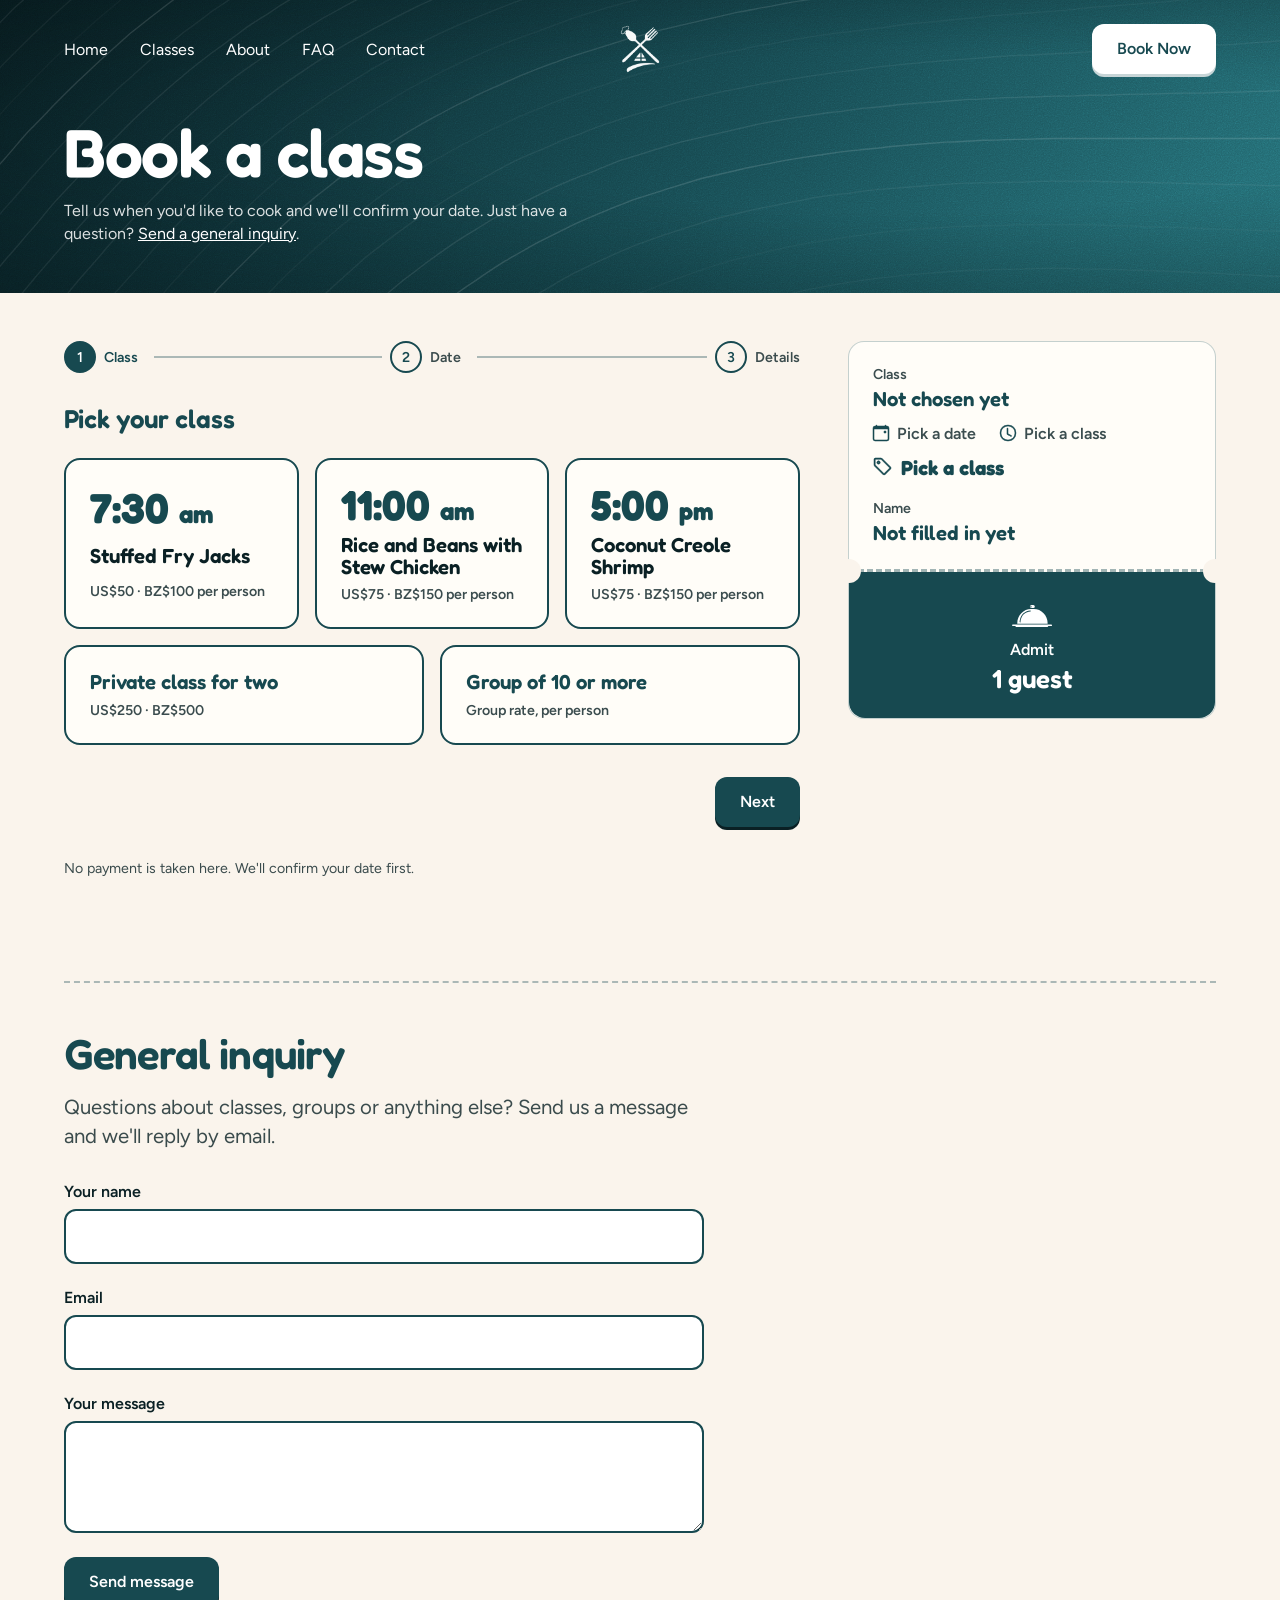
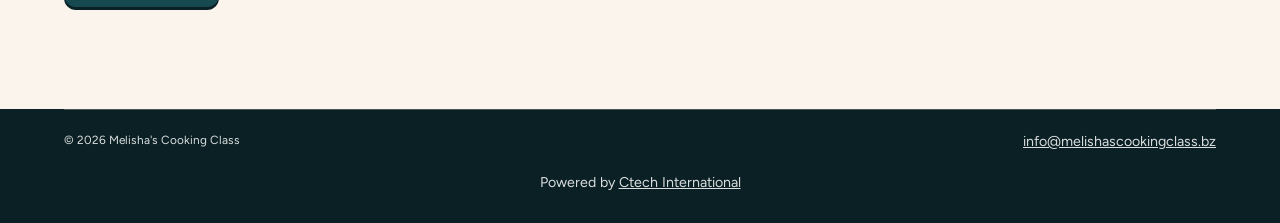
==== commit d7065d0c: "Made client requested updates" ====
--- a/contact.html
+++ b/contact.html
@@ -12,7 +12,8 @@
   <link rel="stylesheet" href="https://cdn.jsdelivr.net/npm/bootstrap-icons@1.11.3/font/bootstrap-icons.min.css">
   <link rel="stylesheet" href="css/styles.css">
   <script src="js/main.js" defer></script>
-  <script src="js/booking.js" defer></script>
+  <script type="module" src="js/booking.js"></script>
+  <script type="module" src="js/inquiry.js"></script>
 </head>
 <body>
   <header class="site-header">
@@ -47,7 +48,7 @@
   <main>
     <section class="page-head">
       <h1>Book a class</h1>
-      <p class="page-head__lead">Tell us when you'd like to cook and we'll confirm your date.</p>
+      <p class="page-head__lead">Tell us when you'd like to cook and we'll confirm your date. Just have a question? <a href="#inquiry">Send a general inquiry</a>.</p>
     </section>
 
     <section class="booking-section">
@@ -70,21 +71,21 @@
             <div class="picks">
               <label class="pick">
                 <input type="radio" name="class" value="breakfast" data-usd="50" data-bzd="100" data-per-person required>
-                <span class="pick__time">8:00 <span class="pick__period">am</span></span>
+                <span class="pick__time">7:30 <span class="pick__period">am</span></span>
                 <span class="pick__name">Stuffed Fry Jacks</span>
                 <span class="pick__price">US$50 &middot; BZ$100 per person</span>
               </label>
               <label class="pick">
-                <input type="radio" name="class" value="lunch" data-usd="50" data-bzd="100" data-per-person required>
+                <input type="radio" name="class" value="lunch" data-usd="75" data-bzd="150" data-per-person required>
                 <span class="pick__time">11:00 <span class="pick__period">am</span></span>
                 <span class="pick__name">Rice and Beans with Stew Chicken</span>
-                <span class="pick__price">US$50 &middot; BZ$100 per person</span>
+                <span class="pick__price">US$75 &middot; BZ$150 per person</span>
               </label>
               <label class="pick">
-                <input type="radio" name="class" value="dinner" data-usd="50" data-bzd="100" data-per-person required>
+                <input type="radio" name="class" value="dinner" data-usd="75" data-bzd="150" data-per-person required>
                 <span class="pick__time">5:00 <span class="pick__period">pm</span></span>
                 <span class="pick__name">Coconut Creole Shrimp</span>
-                <span class="pick__price">US$50 &middot; BZ$100 per person</span>
+                <span class="pick__price">US$75 &middot; BZ$150 per person</span>
               </label>
               <label class="pick pick--small">
                 <input type="radio" name="class" value="private" data-usd="250" data-bzd="500" required>
@@ -93,7 +94,7 @@
               </label>
               <label class="pick pick--small">
                 <input type="radio" name="class" value="group" required>
-                <span class="pick__name">Group of 7 or more</span>
+                <span class="pick__name">Group of 10 or more</span>
                 <span class="pick__price">Group rate, per person</span>
               </label>
             </div>
@@ -108,8 +109,8 @@
               </div>
               <div class="field">
                 <label for="guests">Guests</label>
-                <input id="guests" type="number" name="guests" min="1" value="1" inputmode="numeric" aria-describedby="guests-hint" required>
-                <p class="field__hint" id="guests-hint" hidden></p>
+                <input id="guests" type="number" name="guests" min="1" max="16" value="1" inputmode="numeric" aria-describedby="guests-hint" required>
+                <p class="field__hint" id="guests-hint">A class runs with 3 or more guests. Booking just one space is fine.</p>
               </div>
             </div>
           </fieldset>
@@ -284,6 +285,50 @@
         <a class="btn btn--brand" href="index.html">Back to the home page</a>
       </div>
     </section>
+
+    <section class="booking-section inquiry" id="inquiry">
+      <div class="inquiry__inner">
+        <h2>General inquiry</h2>
+        <p class="section-lead">Questions about classes, groups or anything else? Send us a message and we'll reply by email.</p>
+
+        <form class="inquiry__form" method="post" action="https://api.web3forms.com/submit">
+          <input type="hidden" name="access_key" value="YOUR_ACCESS_KEY">
+          <input type="hidden" name="subject" value="New general inquiry">
+          <input type="hidden" name="from_name" value="Melisha's Cooking Class website">
+          <input type="checkbox" name="botcheck" hidden>
+
+          <div class="field">
+            <label for="inquiry-name">Your name</label>
+            <input id="inquiry-name" type="text" name="name" autocomplete="name" required>
+          </div>
+          <div class="field">
+            <label for="inquiry-email">Email</label>
+            <input id="inquiry-email" type="email" name="email" autocomplete="email" required>
+          </div>
+          <div class="field">
+            <label for="inquiry-message">Your message</label>
+            <textarea id="inquiry-message" name="message" required></textarea>
+          </div>
+
+          <button class="btn btn--brand" type="submit" data-send>Send message</button>
+
+          <p class="booking__error" role="alert" hidden>
+            <i class="bi bi-exclamation-triangle-fill" aria-hidden="true"></i>
+            <span>
+              Something went wrong and your message was not sent. Please try again, or message us on
+              <a href="https://wa.me/5016094868">WhatsApp</a>.
+            </span>
+          </p>
+
+          <p class="visually-hidden" role="status" data-status></p>
+        </form>
+
+        <div class="inquiry__done" tabindex="-1" hidden>
+          <h3>Message sent</h3>
+          <p>Thanks for getting in touch. We'll reply by email soon.</p>
+        </div>
+      </div>
+    </section>
   </main>
 
   <footer class="site-footer">
--- a/css/styles.css
+++ b/css/styles.css
@@ -364,6 +364,10 @@
   color: var(--text-muted);
 }
 
+.page-head__lead a {
+  color: var(--text);
+}
+
 .hero__actions {
   display: flex;
   flex-direction: column;
@@ -515,6 +519,14 @@
   text-align: center;
 }
 
+.menu-card__note {
+  max-width: 36rem;
+  margin: 0 auto var(--space-3);
+  line-height: 1.4;
+  text-align: center;
+  color: var(--primary-deep-muted);
+}
+
 .class {
   position: relative;
   display: grid;
@@ -664,7 +676,8 @@
   gap: var(--space-1);
 }
 
-.class__includes .bi {
+.class__includes .bi,
+.class__includes .steps__icon {
   color: var(--primary);
 }
 
@@ -1174,7 +1187,8 @@
   margin-top: var(--space-2);
 }
 
-.booking [aria-invalid="true"] {
+.booking [aria-invalid="true"],
+.inquiry__form [aria-invalid="true"] {
   border-color: var(--error);
   box-shadow: inset 0 0 0 1px var(--error);
 }
@@ -1184,17 +1198,20 @@
 }
 
 /* sending: the form is locked and the button shows it is working */
-.booking.is-sending .step {
+.booking.is-sending .step,
+.inquiry__form.is-sending .field {
   opacity: 0.6;
 }
 
-.booking__nav .btn:disabled {
+.booking__nav .btn:disabled,
+.inquiry__form .btn:disabled {
   cursor: progress;
   opacity: 0.8;
   transform: none;
 }
 
-.booking.is-sending [data-send]::before {
+.booking.is-sending [data-send]::before,
+.inquiry__form.is-sending [data-send]::before {
   content: "";
   width: 1em;
   height: 1em;
@@ -1203,14 +1220,42 @@
   border-radius: 50%;
 }
 
-.booking__done {
+/* general inquiry sits under the booking form, split by a dashed line like the rest of the site */
+.inquiry {
+  padding-top: 0;
+}
+
+.inquiry__inner {
+  max-width: 72rem;
+  padding-top: var(--space-5);
+  border-top: 2px dashed var(--line);
+}
+
+.inquiry__form {
+  display: grid;
+  gap: var(--space-3);
+  max-width: 40rem;
+  margin-top: var(--space-4);
+}
+
+.inquiry__form .btn {
+  cursor: pointer;
+}
+
+.inquiry__done {
+  margin-top: var(--space-4);
+}
+
+.booking__done,
+.inquiry__done {
   display: grid;
   gap: var(--space-3);
   justify-items: start;
   max-width: 40rem;
 }
 
-.booking__done p {
+.booking__done p,
+.inquiry__done p {
   margin: 0;
   font-size: var(--fs-mid);
   line-height: 1.4;
@@ -1304,6 +1349,7 @@
 
 .field {
   display: grid;
+  align-content: start;
   gap: var(--space-1);
 }
 
@@ -1313,7 +1359,9 @@
 
 .booking input:not([type="radio"]),
 .booking select,
-.booking textarea {
+.booking textarea,
+.inquiry__form input,
+.inquiry__form textarea {
   width: 100%;
   padding: var(--space-2);
   border: 2px solid var(--primary);
@@ -1329,7 +1377,8 @@
   color: var(--primary-deep-muted);
 }
 
-.booking textarea {
+.booking textarea,
+.inquiry__form textarea {
   min-height: 7rem;
   resize: vertical;
 }
@@ -1468,7 +1517,8 @@
     animation-name: step-in-back;
   }
 
-  .booking.is-sending [data-send]::before {
+  .booking.is-sending [data-send]::before,
+  .inquiry__form.is-sending [data-send]::before {
     animation: spin 0.7s linear infinite;
   }
 
@@ -1757,6 +1807,10 @@
     margin-right: auto;
   }
 
+  .inquiry__form .btn {
+    justify-self: start;
+  }
+
   /* find us */
   .find {
     grid-template-columns: 1fr 1fr;
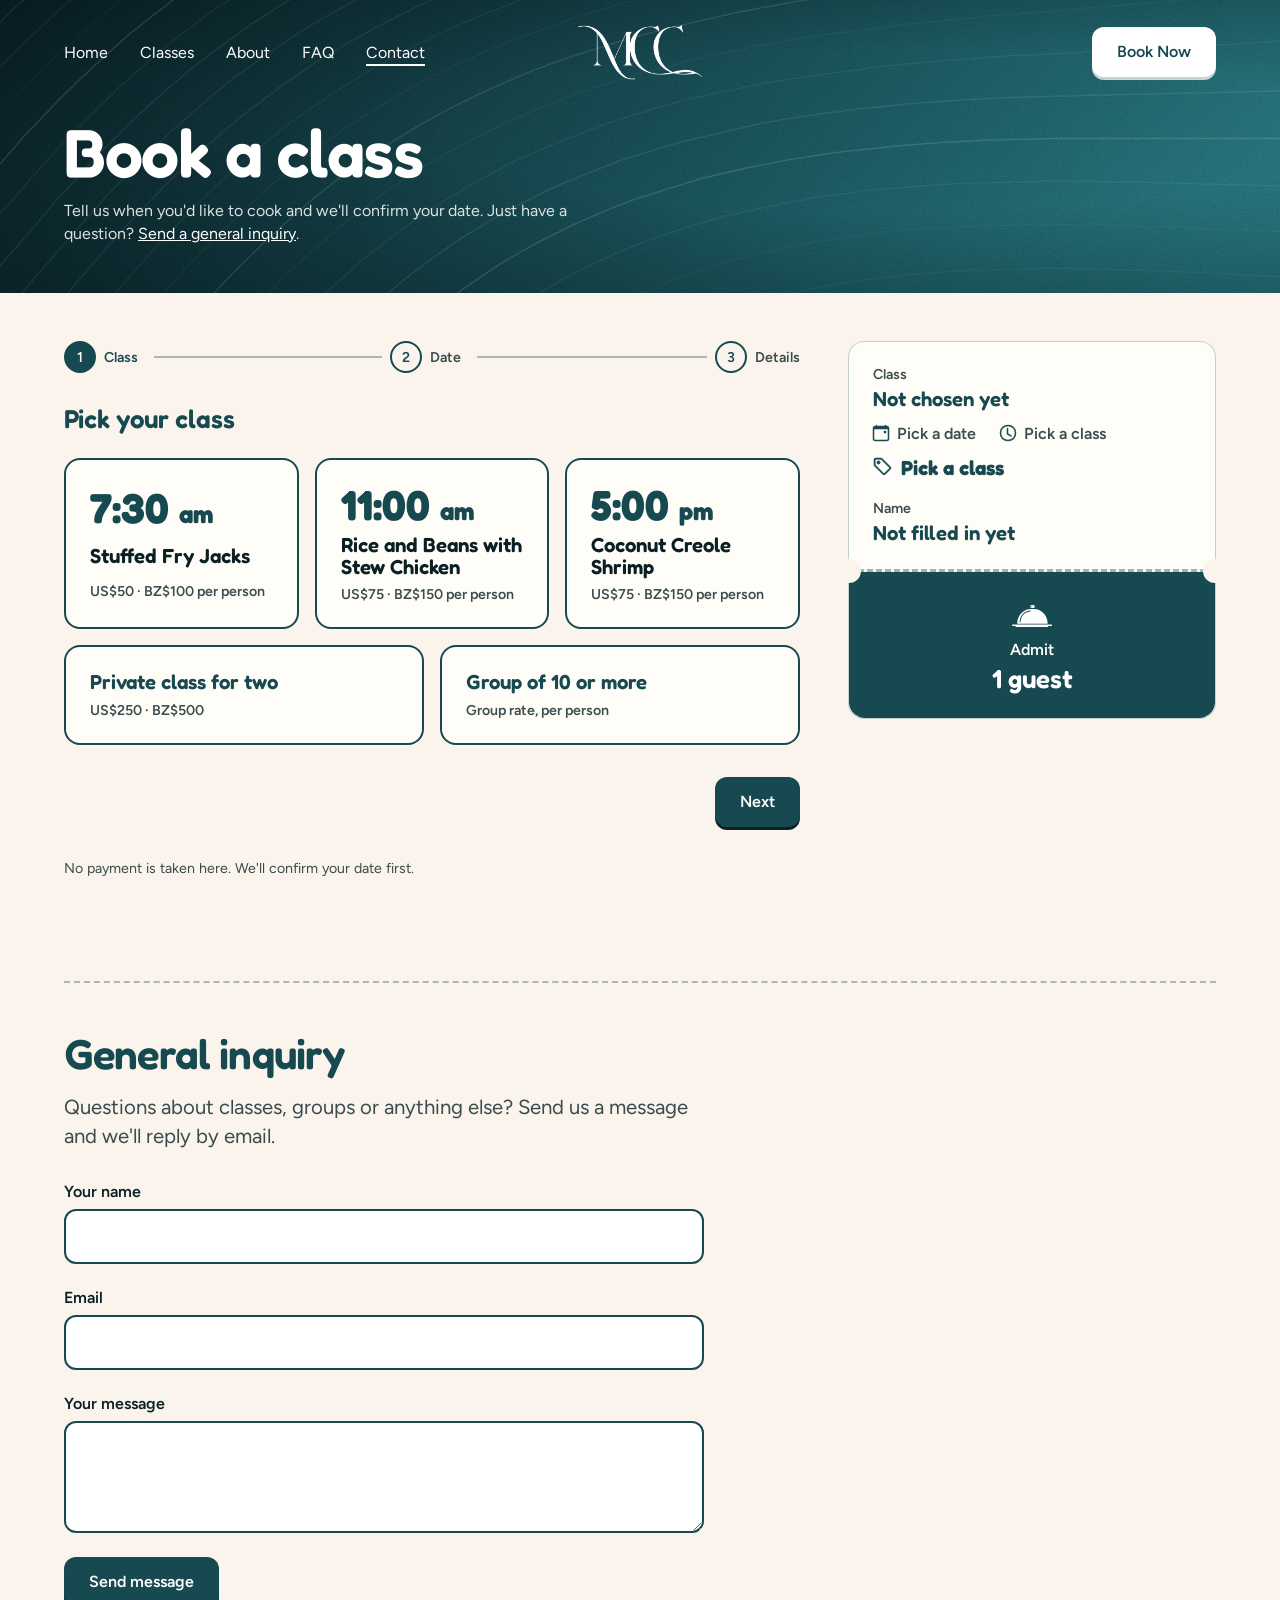
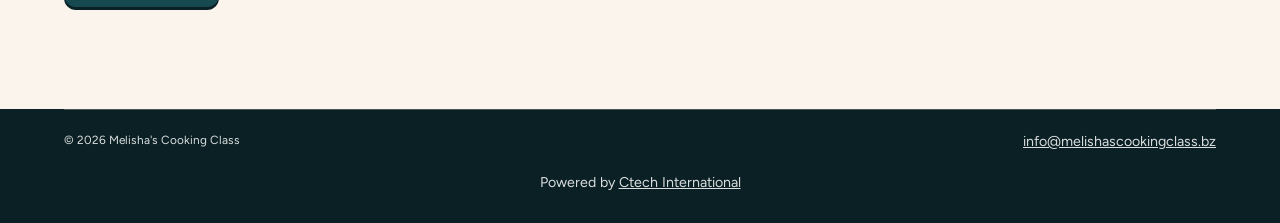
==== commit 384e041b: "updated images" ====
--- a/contact.html
+++ b/contact.html
@@ -5,6 +5,8 @@
   <meta name="viewport" content="width=device-width, initial-scale=1">
   <title>Book a class | Melisha's Cooking Class</title>
   <meta name="description" content="Request a cooking class with Melisha in Caye Caulker. Pick a class, a date and a group size, and we'll confirm by email or WhatsApp.">
+  <link rel="icon" href="favicon.ico" sizes="any">
+  <link rel="apple-touch-icon" href="apple-touch-icon.png">
 
   <link rel="preconnect" href="https://fonts.googleapis.com">
   <link rel="preconnect" href="https://fonts.gstatic.com" crossorigin>
@@ -18,8 +20,8 @@
 <body>
   <header class="site-header">
     <a class="logo" href="index.html">
-      <img class="logo__light" src="images/logo.webp" alt="Melisha's Cooking Class" width="505" height="600">
-      <img class="logo__dark" src="images/logo-dark.webp" alt="Melisha's Cooking Class" width="505" height="600">
+      <img class="logo__light" src="images/logo.webp" alt="Melisha's Cooking Class" width="900" height="403">
+      <img class="logo__dark" src="images/logo-dark.webp" alt="Melisha's Cooking Class" width="900" height="403">
     </a>
 
     <button class="menu-toggle" type="button" popovertarget="menu" aria-label="Open menu">
--- a/css/styles.css
+++ b/css/styles.css
@@ -167,7 +167,7 @@
 .logo img {
   display: block;
   width: auto;
-  height: var(--space-5);
+  height: 3.5rem;
 }
 
 .menu-toggle,
@@ -242,7 +242,7 @@
 }
 
 .site-header.is-scrolled .logo img {
-  height: var(--space-4);
+  height: 2.5rem;
 }
 
 .site-header.is-scrolled .menu-toggle {
@@ -271,6 +271,13 @@
   color: var(--text);
   font-size: var(--fs-1);
   text-decoration: none;
+}
+
+/* the section in view (or the page you are on) keeps an underline */
+.nav-links a[aria-current] {
+  text-decoration: underline;
+  text-decoration-thickness: 2px;
+  text-underline-offset: 0.4em;
 }
 
 .menu .btn {
@@ -885,24 +892,14 @@
   align-items: center;
 }
 
-/* stand-in until there is a real photo of Melisha */
+/* the photo is wide and Melisha sits right of centre, so the crop follows her */
 .about__photo {
-  display: grid;
-  place-content: center;
-  justify-items: center;
-  gap: var(--space-1);
+  width: 100%;
+  height: auto;
   aspect-ratio: 1;
-  border: 2px dashed var(--line-strong);
   border-radius: var(--radius);
-  background: rgb(23 73 80 / 0.12);
-  color: var(--primary);
-  font-weight: 600;
-  text-align: center;
-}
-
-.about__photo .bi {
-  font-size: var(--fs-2);
-  line-height: 1;
+  object-fit: cover;
+  object-position: 65% center;
 }
 
 .about__text {
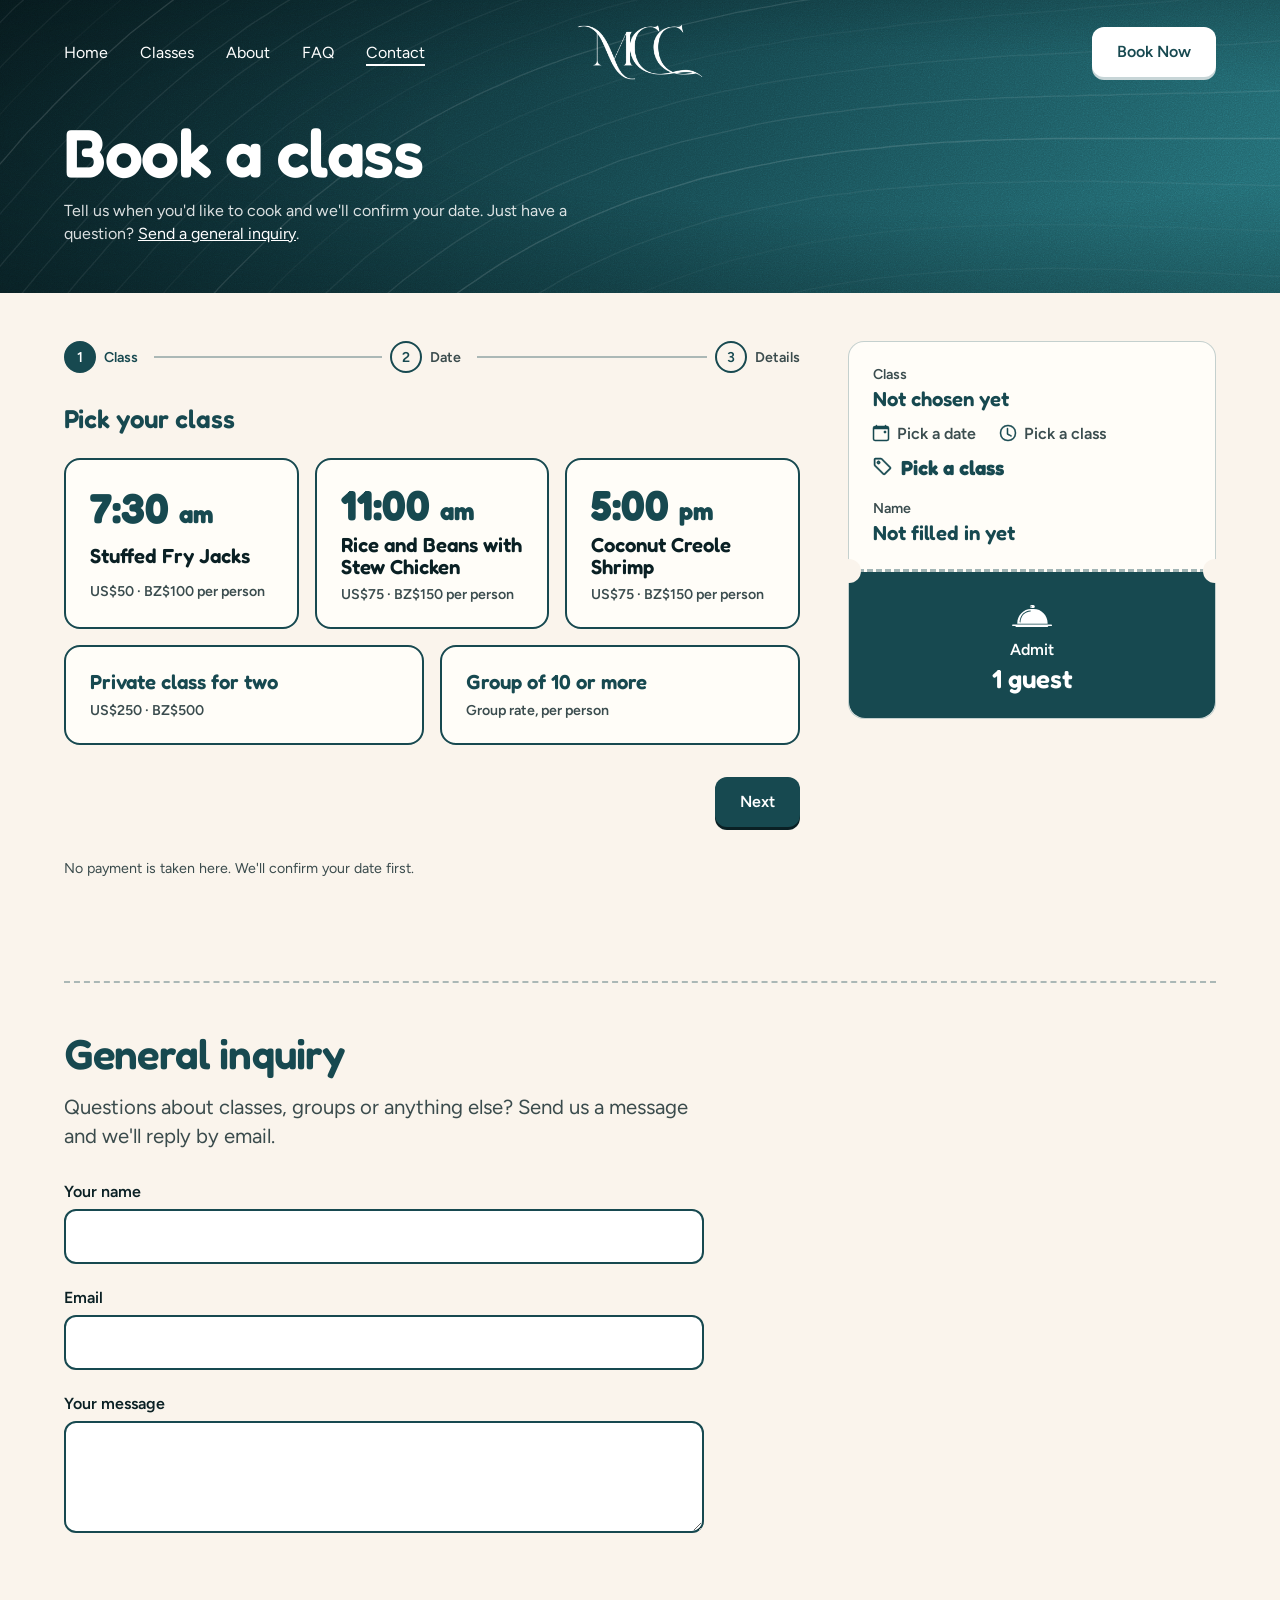
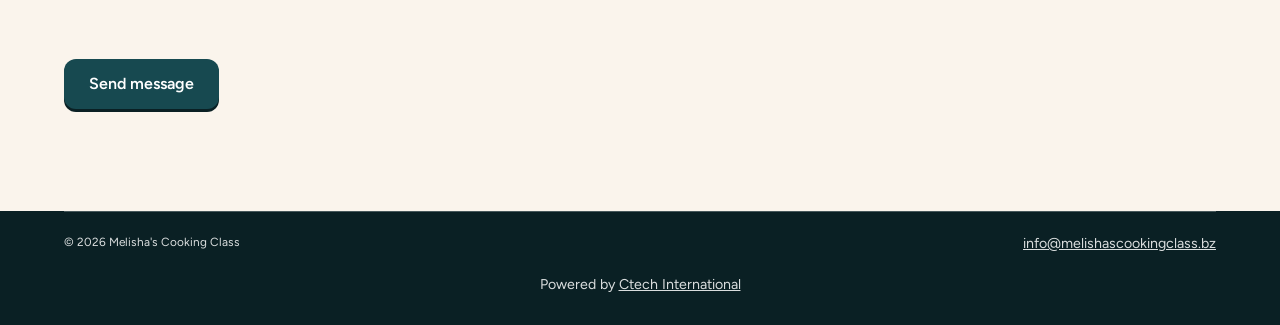
==== commit b31a381f: "form functions" ====
--- a/contact.html
+++ b/contact.html
@@ -3,13 +3,33 @@
 <head>
   <meta charset="utf-8">
   <meta name="viewport" content="width=device-width, initial-scale=1">
-  <title>Book a class | Melisha's Cooking Class</title>
-  <meta name="description" content="Request a cooking class with Melisha in Caye Caulker. Pick a class, a date and a group size, and we'll confirm by email or WhatsApp.">
+  <meta name="theme-color" content="#174950">
+  <title>Book a Caye Caulker Cooking Class | Melisha's Cooking Class</title>
+  <meta name="description" content="Book a Belizean cooking class with Melisha in Caye Caulker. Choose a class, date and group size, or send a general inquiry. We reply by email or WhatsApp.">
+  <meta name="robots" content="index, follow, max-image-preview:large">
+  <link rel="canonical" href="https://melishascookingclass.bz/contact.html">
   <link rel="icon" href="favicon.ico" sizes="any">
   <link rel="apple-touch-icon" href="apple-touch-icon.png">
 
+  <meta property="og:type" content="website">
+  <meta property="og:site_name" content="Melisha's Cooking Class">
+  <meta property="og:locale" content="en_US">
+  <meta property="og:title" content="Book a Caye Caulker Cooking Class | Melisha's Cooking Class">
+  <meta property="og:description" content="Book a Belizean cooking class with Melisha in Caye Caulker. Choose a class, date and group size, or send a general inquiry. We reply by email or WhatsApp.">
+  <meta property="og:url" content="https://melishascookingclass.bz/contact.html">
+  <meta property="og:image" content="https://melishascookingclass.bz/images/og-image.jpg">
+  <meta property="og:image:width" content="1200">
+  <meta property="og:image:height" content="630">
+  <meta property="og:image:alt" content="Melisha's Cooking Class monogram beside three stuffed fry jacks">
+  <meta name="twitter:card" content="summary_large_image">
+  <meta name="twitter:title" content="Book a Caye Caulker Cooking Class | Melisha's Cooking Class">
+  <meta name="twitter:description" content="Book a Belizean cooking class with Melisha in Caye Caulker. Choose a class, date and group size, or send a general inquiry. We reply by email or WhatsApp.">
+  <meta name="twitter:image" content="https://melishascookingclass.bz/images/og-image.jpg">
+  <meta name="twitter:image:alt" content="Melisha's Cooking Class monogram beside three stuffed fry jacks">
+
   <link rel="preconnect" href="https://fonts.googleapis.com">
   <link rel="preconnect" href="https://fonts.gstatic.com" crossorigin>
+  <link rel="preconnect" href="https://cdn.jsdelivr.net" crossorigin>
   <link href="https://fonts.googleapis.com/css2?family=Figtree:wght@400;500;600&family=Fredoka:wght@600;700&display=swap" rel="stylesheet">
   <link rel="stylesheet" href="https://cdn.jsdelivr.net/npm/bootstrap-icons@1.11.3/font/bootstrap-icons.min.css">
   <link rel="stylesheet" href="css/styles.css">
@@ -18,6 +38,7 @@
   <script type="module" src="js/inquiry.js"></script>
 </head>
 <body>
+  <a class="skip-link" href="#main">Skip to main content</a>
   <header class="site-header">
     <a class="logo" href="index.html">
       <img class="logo__light" src="images/logo.webp" alt="Melisha's Cooking Class" width="900" height="403">
@@ -47,7 +68,7 @@
     </nav>
   </header>
 
-  <main>
+  <main id="main">
     <section class="page-head">
       <h1>Book a class</h1>
       <p class="page-head__lead">Tell us when you'd like to cook and we'll confirm your date. Just have a question? <a href="#inquiry">Send a general inquiry</a>.</p>
@@ -56,7 +77,7 @@
     <section class="booking-section">
       <div class="booking-layout">
         <form class="booking" method="post" action="https://api.web3forms.com/submit">
-          <input type="hidden" name="access_key" value="YOUR_ACCESS_KEY">
+          <input type="hidden" name="access_key" value="064a7eef-a063-4b66-9c82-1ae34fb72e30">
           <input type="hidden" name="subject" value="New booking request">
           <input type="hidden" name="from_name" value="Melisha's Cooking Class website">
         <input type="hidden" name="estimated_total">
@@ -73,19 +94,19 @@
             <div class="picks">
               <label class="pick">
                 <input type="radio" name="class" value="breakfast" data-usd="50" data-bzd="100" data-per-person required>
-                <span class="pick__time">7:30 <span class="pick__period">am</span></span>
+                <span class="pick__time">7:30&nbsp;<span class="pick__period">am</span></span>
                 <span class="pick__name">Stuffed Fry Jacks</span>
                 <span class="pick__price">US$50 &middot; BZ$100 per person</span>
               </label>
               <label class="pick">
                 <input type="radio" name="class" value="lunch" data-usd="75" data-bzd="150" data-per-person required>
-                <span class="pick__time">11:00 <span class="pick__period">am</span></span>
+                <span class="pick__time">11:00&nbsp;<span class="pick__period">am</span></span>
                 <span class="pick__name">Rice and Beans with Stew Chicken</span>
                 <span class="pick__price">US$75 &middot; BZ$150 per person</span>
               </label>
               <label class="pick">
                 <input type="radio" name="class" value="dinner" data-usd="75" data-bzd="150" data-per-person required>
-                <span class="pick__time">5:00 <span class="pick__period">pm</span></span>
+                <span class="pick__time">5:00&nbsp;<span class="pick__period">pm</span></span>
                 <span class="pick__name">Coconut Creole Shrimp</span>
                 <span class="pick__price">US$75 &middot; BZ$150 per person</span>
               </label>
@@ -126,7 +147,7 @@
               </div>
               <div class="field">
                 <label for="email">Email</label>
-                <input id="email" type="email" name="email" autocomplete="email" required>
+                <input id="email" type="email" name="email" autocomplete="email" spellcheck="false" required>
               </div>
               <div class="field">
                 <label for="phone">WhatsApp or phone (optional)</label>
@@ -224,8 +245,11 @@
                 </div>
               </div>
               <div class="field field--wide">
-                <label for="notes">Allergies or questions (optional)</label>
+                <label for="notes">Extra details, allergies, and questions (optional)</label>
                 <textarea id="notes" name="notes"></textarea>
+              </div>
+              <div class="field field--wide">
+                <div class="h-captcha" data-captcha="true"></div>
               </div>
             </div>
           </fieldset>
@@ -294,7 +318,7 @@
         <p class="section-lead">Questions about classes, groups or anything else? Send us a message and we'll reply by email.</p>
 
         <form class="inquiry__form" method="post" action="https://api.web3forms.com/submit">
-          <input type="hidden" name="access_key" value="YOUR_ACCESS_KEY">
+          <input type="hidden" name="access_key" value="064a7eef-a063-4b66-9c82-1ae34fb72e30">
           <input type="hidden" name="subject" value="New general inquiry">
           <input type="hidden" name="from_name" value="Melisha's Cooking Class website">
           <input type="checkbox" name="botcheck" hidden>
@@ -305,11 +329,15 @@
           </div>
           <div class="field">
             <label for="inquiry-email">Email</label>
-            <input id="inquiry-email" type="email" name="email" autocomplete="email" required>
+            <input id="inquiry-email" type="email" name="email" autocomplete="email" spellcheck="false" required>
           </div>
           <div class="field">
             <label for="inquiry-message">Your message</label>
             <textarea id="inquiry-message" name="message" required></textarea>
+          </div>
+
+          <div class="field">
+            <div class="h-captcha" data-captcha="true"></div>
           </div>
 
           <button class="btn btn--brand" type="submit" data-send>Send message</button>
@@ -338,5 +366,6 @@
     <a href="mailto:info@melishascookingclass.bz">info@melishascookingclass.bz</a>
     <p class="site-footer__credit">Powered by <a href="https://ctechintl.com">Ctech International</a></p>
   </footer>
+  <script src="https://web3forms.com/client/script.js" async defer></script>
 </body>
 </html>
--- a/css/styles.css
+++ b/css/styles.css
@@ -7,7 +7,7 @@
   --primary-deep-muted: rgb(10 32 36 / 0.8);
   --radius: 0.75rem;
   --section-space: clamp(4rem, 8vw, 7rem);
-  --header-height: 4.5rem; /* the header once it has shrunk on scroll */
+  --header-height: 4.75rem; /* the header once it has shrunk on scroll */
   --line: rgb(23 73 80 / 0.35);
   --line-strong: rgb(23 73 80 / 0.4);
   --error: rgb(176 35 24);
@@ -65,6 +65,33 @@
 
 [hidden] {
   display: none !important;
+}
+
+/* first stop for keyboard users: hidden until it has focus */
+.skip-link {
+  position: absolute;
+  z-index: 20;
+  top: var(--space-2);
+  left: var(--space-2);
+  padding: var(--space-1) var(--space-2);
+  border-radius: var(--radius);
+  background: var(--text);
+  color: var(--primary);
+  font-weight: 600;
+  transform: translateY(-200%);
+}
+
+.skip-link:focus-visible {
+  transform: none;
+  outline-color: var(--primary);
+}
+
+/* no double-tap delay on touch screens */
+a,
+button,
+label,
+summary {
+  touch-action: manipulation;
 }
 
 .visually-hidden {
@@ -246,7 +273,7 @@
 }
 
 .site-header.is-scrolled .menu-toggle {
-  height: 2.5rem;
+  height: 2.75rem;
   color: var(--primary);
 }
 
@@ -643,9 +670,9 @@
   display: flex;
   align-items: center;
   gap: var(--space-1);
-  font-size: var(--fs-0-half);
-  font-weight: 600;
-  color: rgb(10 32 36 / 0.65);
+  font-size: var(--fs-0-quarter);
+  font-weight: 600;
+  color: var(--primary-deep-muted);
 }
 
 /* icon fonts have one weight, so a thin outline makes the icons look bolder */
@@ -1137,6 +1164,11 @@
 
 .summary__stub::after {
   right: -0.75rem;
+}
+
+/* room for the captcha box, so the form does not jump when it appears */
+.h-captcha {
+  min-height: 78px;
 }
 
 .booking__note {
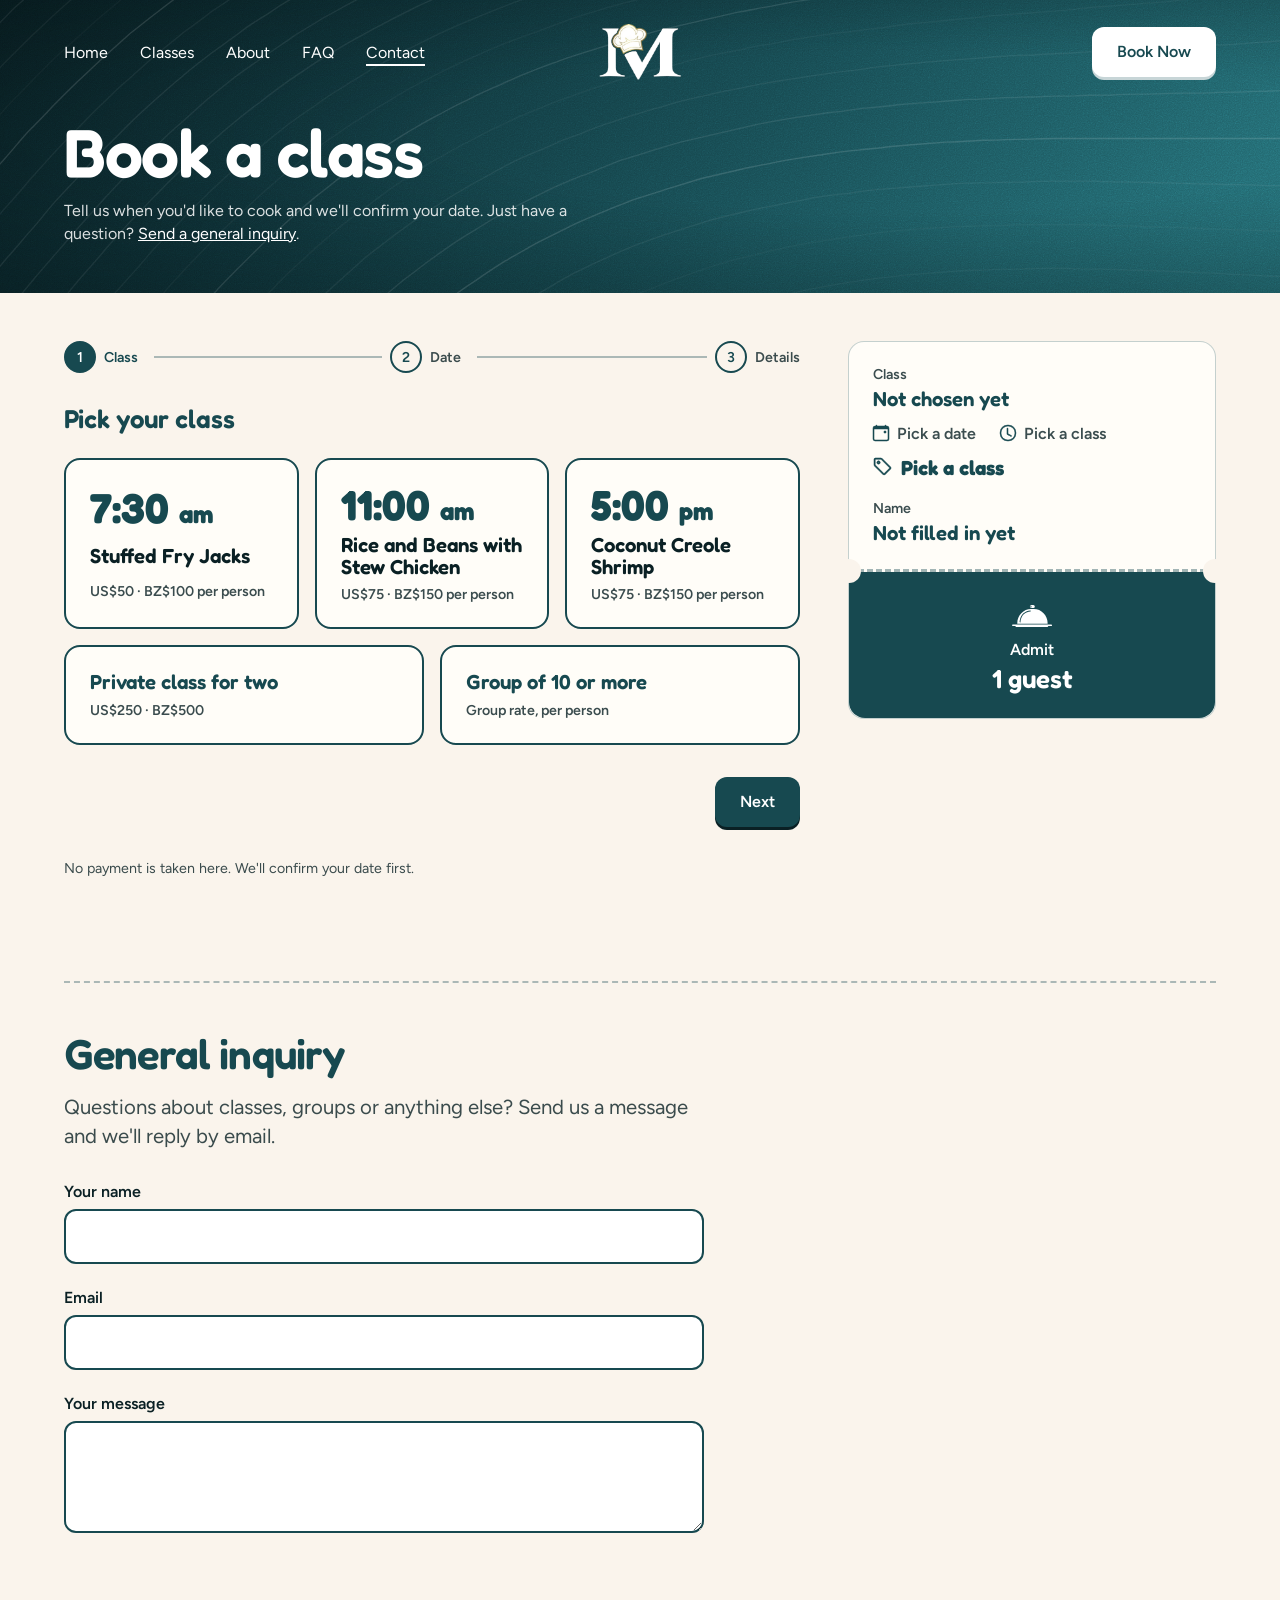
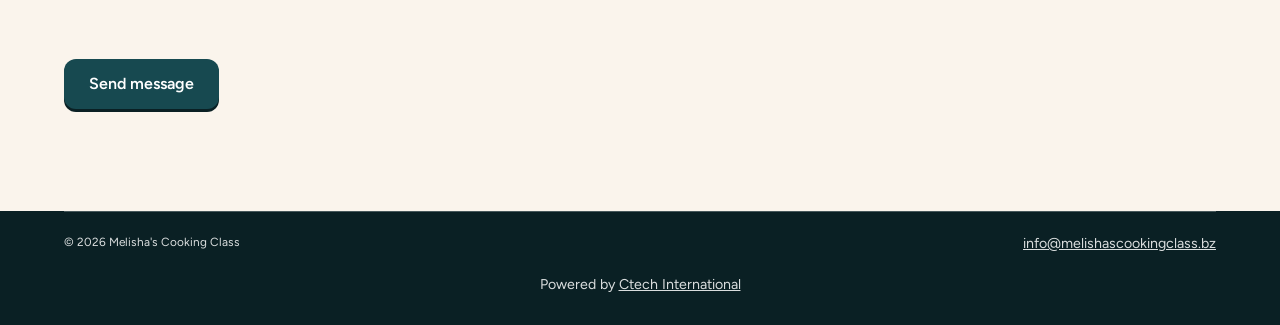
==== commit 690f18a0: "Updated logo" ====
--- a/contact.html
+++ b/contact.html
@@ -6,6 +6,9 @@
   <meta name="theme-color" content="#174950">
   <title>Book a Caye Caulker Cooking Class | Melisha's Cooking Class</title>
   <meta name="description" content="Book a Belizean cooking class with Melisha in Caye Caulker. Choose a class, date and group size, or send a general inquiry. We reply by email or WhatsApp.">
+  <meta name="keywords" content="book cooking class Caye Caulker, Belize cooking class booking, Caye Caulker private cooking class, group cooking class Belize">
+  <meta name="author" content="Melisha's Cooking Class">
+  <meta name="publisher" content="Melisha's Cooking Class">
   <meta name="robots" content="index, follow, max-image-preview:large">
   <link rel="canonical" href="https://melishascookingclass.bz/contact.html">
   <link rel="icon" href="favicon.ico" sizes="any">
@@ -20,12 +23,12 @@
   <meta property="og:image" content="https://melishascookingclass.bz/images/og-image.jpg">
   <meta property="og:image:width" content="1200">
   <meta property="og:image:height" content="630">
-  <meta property="og:image:alt" content="Melisha's Cooking Class monogram beside three stuffed fry jacks">
+  <meta property="og:image:alt" content="Melisha's Cooking Class logo beside three stuffed fry jacks">
   <meta name="twitter:card" content="summary_large_image">
   <meta name="twitter:title" content="Book a Caye Caulker Cooking Class | Melisha's Cooking Class">
   <meta name="twitter:description" content="Book a Belizean cooking class with Melisha in Caye Caulker. Choose a class, date and group size, or send a general inquiry. We reply by email or WhatsApp.">
   <meta name="twitter:image" content="https://melishascookingclass.bz/images/og-image.jpg">
-  <meta name="twitter:image:alt" content="Melisha's Cooking Class monogram beside three stuffed fry jacks">
+  <meta name="twitter:image:alt" content="Melisha's Cooking Class logo beside three stuffed fry jacks">
 
   <link rel="preconnect" href="https://fonts.googleapis.com">
   <link rel="preconnect" href="https://fonts.gstatic.com" crossorigin>
@@ -41,8 +44,8 @@
   <a class="skip-link" href="#main">Skip to main content</a>
   <header class="site-header">
     <a class="logo" href="index.html">
-      <img class="logo__light" src="images/logo.webp" alt="Melisha's Cooking Class" width="900" height="403">
-      <img class="logo__dark" src="images/logo-dark.webp" alt="Melisha's Cooking Class" width="900" height="403">
+      <img class="logo__light" src="images/logo.webp" alt="Melisha's Cooking Class" width="501" height="343">
+      <img class="logo__dark" src="images/logo-dark.webp" alt="Melisha's Cooking Class" width="501" height="343">
     </a>
 
     <button class="menu-toggle" type="button" popovertarget="menu" aria-label="Open menu">
